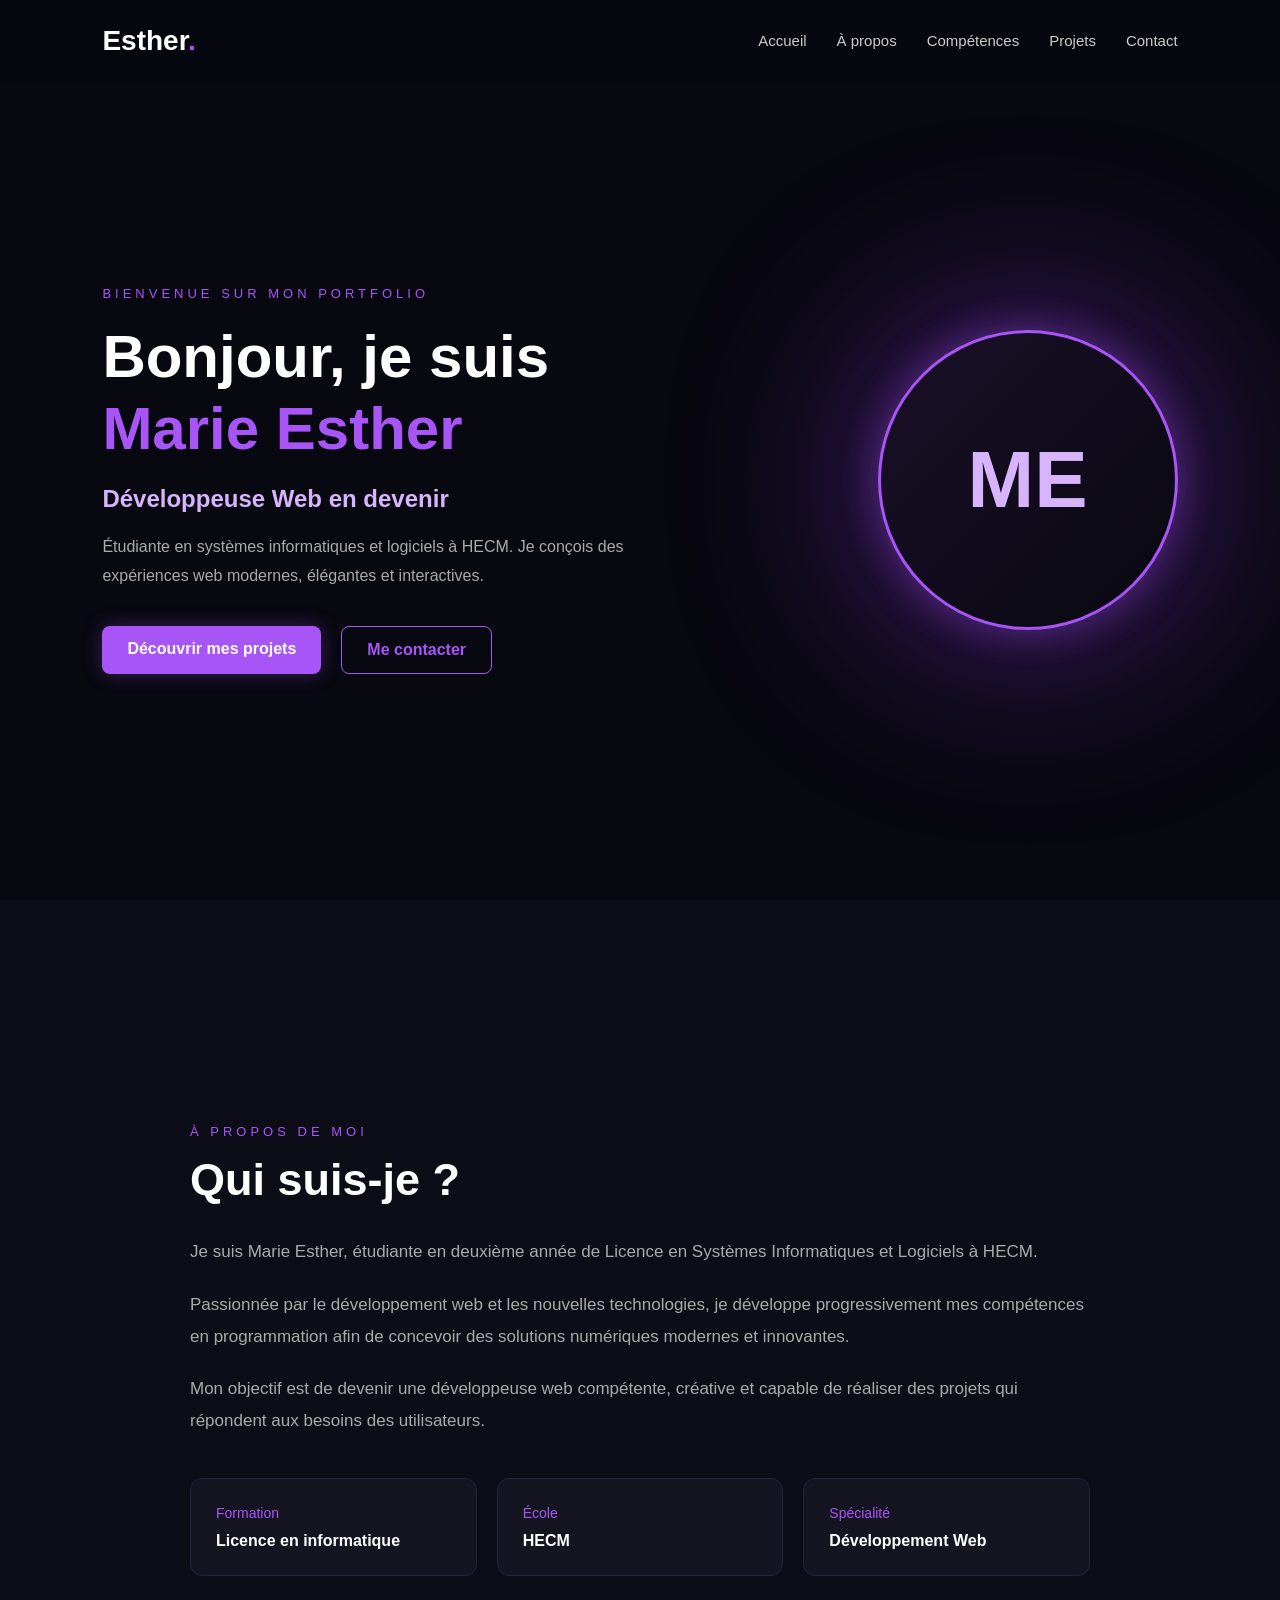
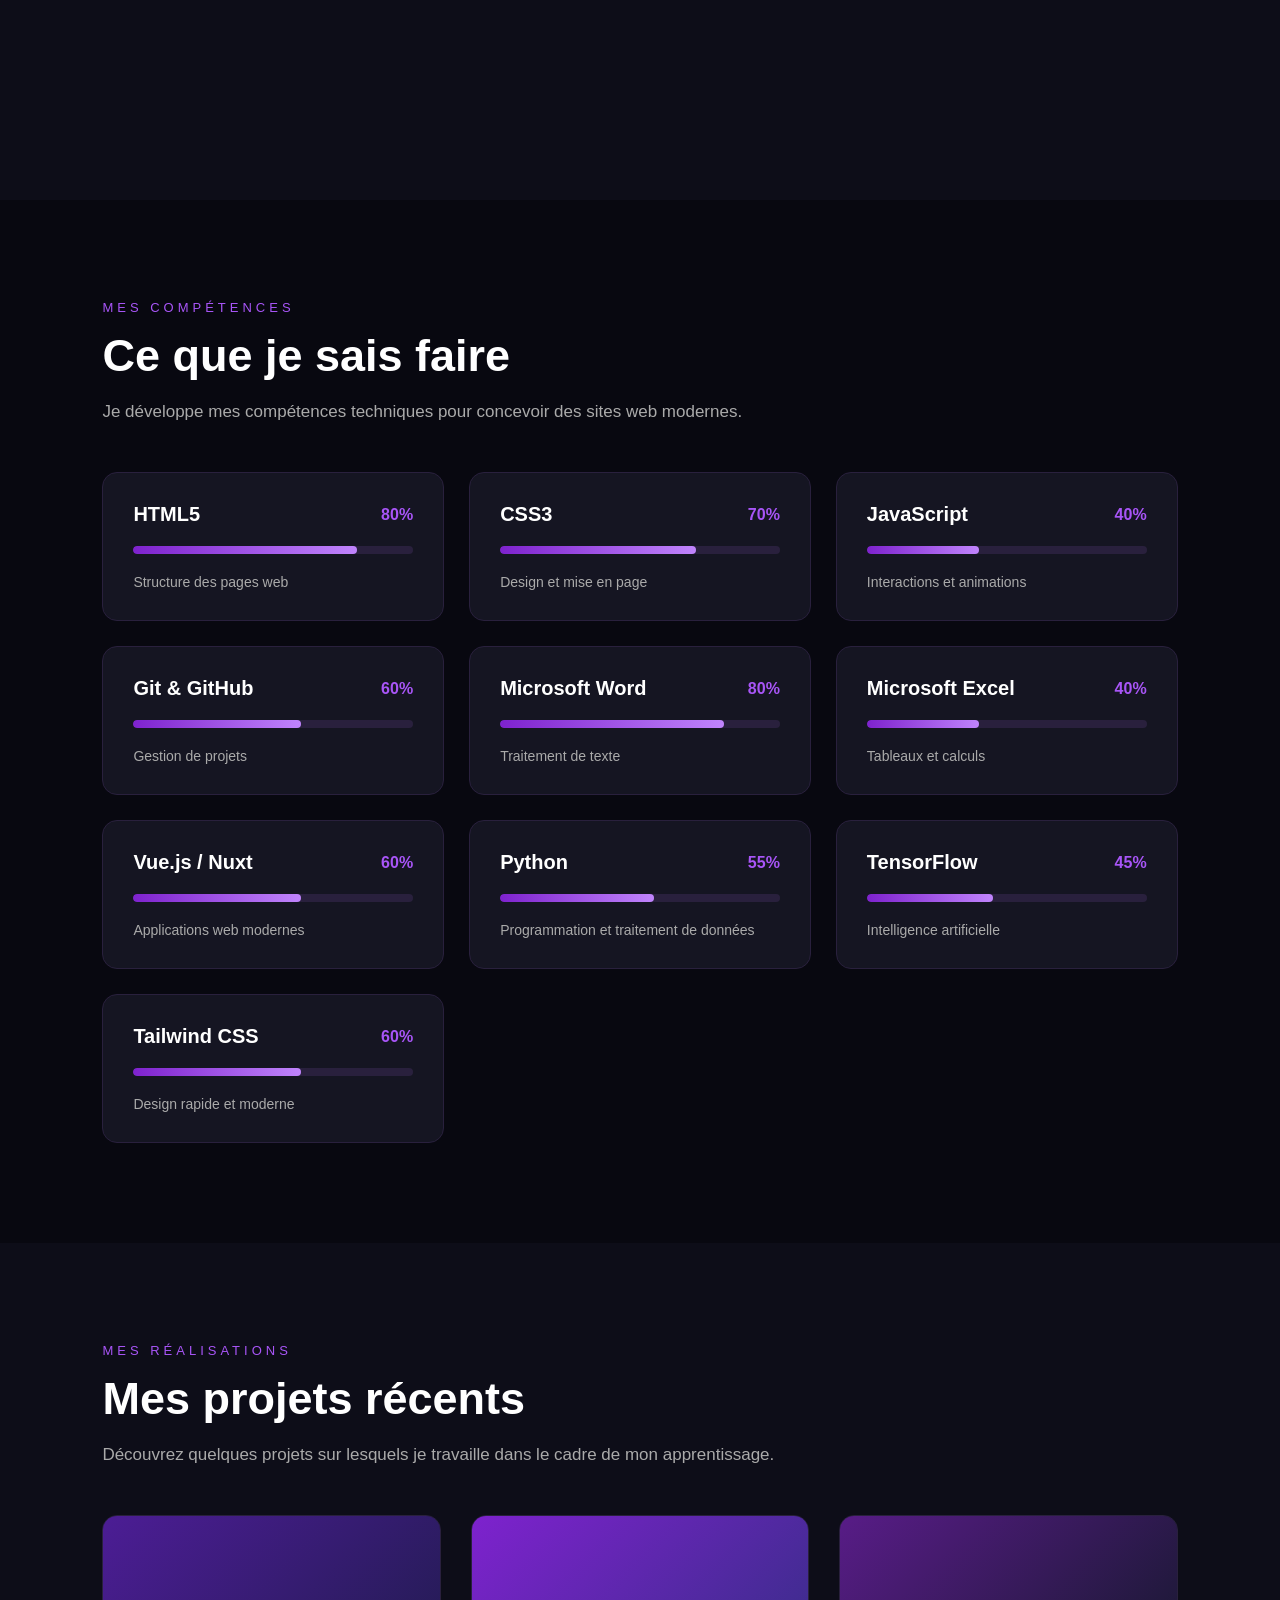
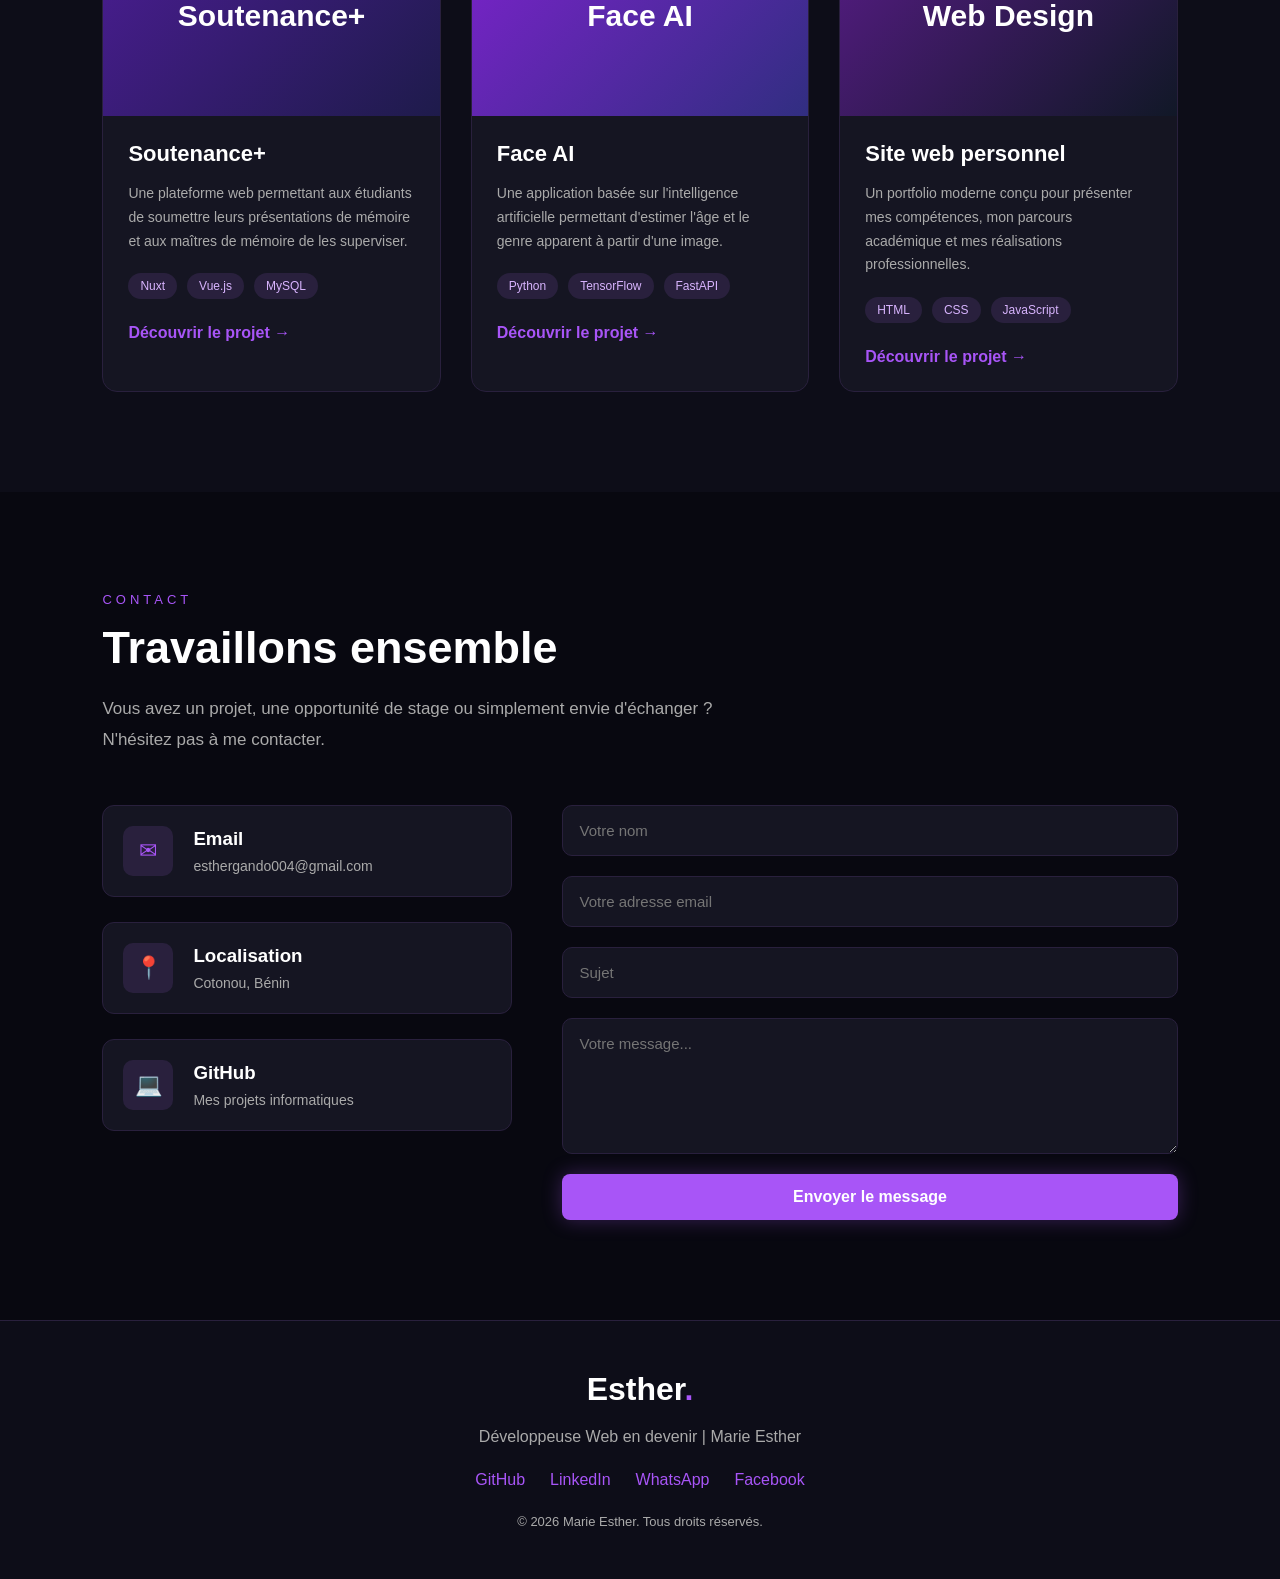
==== index.html @ 8694acbe "Premier commit du portfolio" ====
<!DOCTYPE html>
<html lang="fr">
<head>
    <meta charset="UTF-8">
    <meta name="viewport" content="width=device-width, initial-scale=1.0">
    <title>Marie Esther | Développeuse Web</title>
    <link rel="stylesheet" href="style.css">
</head>

<body>

    <header>
        <nav class="navbar">
            <a href="#" class="logo">Esther<span>.</span></a>

            <button class="menu-toggle" id="menuToggle" aria-label="Ouvrir le menu">
                ☰
            </button>

            <ul class="nav-links" id="navLinks">
                <li><a href="#accueil">Accueil</a></li>
                <li><a href="#apropos">À propos</a></li>
                <li><a href="#competences">Compétences</a></li>
                <li><a href="#projets">Projets</a></li>
                <li><a href="#contact">Contact</a></li>
            </ul>
        </nav>
    </header>

    <!-- SECTION ACCUEIL -->
    <section class="hero" id="accueil">

        <div class="hero-content">
            <p class="welcome">BIENVENUE SUR MON PORTFOLIO</p>

            <h1>
                Bonjour, je suis<br>
                <span>Marie Esther</span>
            </h1>

            <h2>Développeuse Web en devenir</h2>

            <p class="description">
                Étudiante en systèmes informatiques et logiciels à HECM.
                Je conçois des expériences web modernes, élégantes
                et interactives.
            </p>

            <div class="buttons">
                <a href="#projets" class="btn primary">Découvrir mes projets</a>
                <a href="#contact" class="btn secondary">Me contacter</a>
            </div>
        </div>

        <div class="hero-image">
            <div class="glow"></div>
            <div class="profile-placeholder">
                <span>ME</span>
            </div>
        </div>

    </section>

    <!-- SECTION À PROPOS -->
    <section class="about" id="apropos">

        <div class="about-content">

            <p class="section-title">À PROPOS DE MOI</p>

            <h2>Qui suis-je ?</h2>

            <p>
                Je suis Marie Esther, étudiante en deuxième année
                de Licence en Systèmes Informatiques et Logiciels
                à HECM.
            </p>

            <p>
                Passionnée par le développement web et les nouvelles
                technologies, je développe progressivement mes compétences
                en programmation afin de concevoir des solutions
                numériques modernes et innovantes.
            </p>

            <p>
                Mon objectif est de devenir une développeuse web
                compétente, créative et capable de réaliser des
                projets qui répondent aux besoins des utilisateurs.
            </p>

            <div class="about-info">
                <div>
                    <span>Formation</span>
                    <p>Licence en informatique</p>
                </div>

                <div>
                    <span>École</span>
                    <p>HECM</p>
                </div>

                <div>
                    <span>Spécialité</span>
                    <p>Développement Web</p>
                </div>
            </div>

        </div>

    </section>

    <!-- SECTION COMPÉTENCES -->
    <section class="skills" id="competences">

        <div class="skills-container">

            <p class="section-title">MES COMPÉTENCES</p>

            <h2>Ce que je sais faire</h2>

            <p class="skills-description">
                Je développe mes compétences techniques
                pour concevoir des sites web modernes.
            </p>

            <div class="skills-grid">

                <div class="skill-card">
                    <div class="skill-header">
                        <h3>HTML5</h3>
                        <span>80%</span>
                    </div>
                    <div class="progress-bar">
                        <div class="progress html"></div>
                    </div>
                    <p>Structure des pages web</p>
                </div>

                <div class="skill-card">
                    <div class="skill-header">
                        <h3>CSS3</h3>
                        <span>70%</span>
                    </div>
                    <div class="progress-bar">
                        <div class="progress css"></div>
                    </div>
                    <p>Design et mise en page</p>
                </div>

                <div class="skill-card">
                    <div class="skill-header">
                        <h3>JavaScript</h3>
                        <span>40%</span>
                    </div>
                    <div class="progress-bar">
                        <div class="progress js"></div>
                    </div>
                    <p>Interactions et animations</p>
                </div>

                <div class="skill-card">
                    <div class="skill-header">
                        <h3>Git & GitHub</h3>
                        <span>60%</span>
                    </div>
                    <div class="progress-bar">
                        <div class="progress github"></div>
                    </div>
                    <p>Gestion de projets</p>
                </div>

                <div class="skill-card">
                    <div class="skill-header">
                        <h3>Microsoft Word</h3>
                        <span>80%</span>
                    </div>
                    <div class="progress-bar">
                        <div class="progress word"></div>
                    </div>
                    <p>Traitement de texte</p>
                </div>

                <div class="skill-card">
                    <div class="skill-header">
                        <h3>Microsoft Excel</h3>
                        <span>40%</span>
                    </div>
                    <div class="progress-bar">
                        <div class="progress excel"></div>
                    </div>
                    <p>Tableaux et calculs</p>
                </div>

                <div class="skill-card">
                    <div class="skill-header">
                        <h3>Vue.js / Nuxt</h3>
                        <span>60%</span>
                    </div>
                    <div class="progress-bar">
                        <div class="progress vue"></div>
                    </div>
                    <p>Applications web modernes</p>
                </div>

                <div class="skill-card">
                    <div class="skill-header">
                        <h3>Python</h3>
                        <span>55%</span>
                    </div>
                    <div class="progress-bar">
                        <div class="progress python"></div>
                    </div>
                    <p>Programmation et traitement de données</p>
                </div>

                <div class="skill-card">
                    <div class="skill-header">
                        <h3>TensorFlow</h3>
                        <span>45%</span>
                    </div>
                    <div class="progress-bar">
                        <div class="progress tensorflow"></div>
                    </div>
                    <p>Intelligence artificielle</p>
                </div>

                <div class="skill-card">
                    <div class="skill-header">
                        <h3>Tailwind CSS</h3>
                        <span>60%</span>
                    </div>
                    <div class="progress-bar">
                        <div class="progress tailwind"></div>
                    </div>
                    <p>Design rapide et moderne</p>
                </div>

            </div>

        </div>

    </section>

    <!-- SECTION PROJETS -->
    <section class="projects" id="projets">

        <div class="projects-container">

            <p class="section-title">MES RÉALISATIONS</p>

            <h2>Mes projets récents</h2>

            <p class="projects-description">
                Découvrez quelques projets sur lesquels
                je travaille dans le cadre de mon apprentissage.
            </p>

            <div class="projects-grid">

                <!-- PROJET 1 -->
                <div class="project-card">

                    <div class="project-image project-one">
                        <span>Soutenance+</span>
                    </div>

                    <div class="project-content">

                        <h3>Soutenance+</h3>

                        <p>
                            Une plateforme web permettant aux étudiants
                            de soumettre leurs présentations de mémoire
                            et aux maîtres de mémoire de les superviser.
                        </p>

                        <div class="project-tags">
                            <span>Nuxt</span>
                            <span>Vue.js</span>
                            <span>MySQL</span>
                        </div>

                        <a href="#" class="project-link">
                            Découvrir le projet →
                        </a>

                    </div>

                </div>

                <!-- PROJET 2 -->
                <div class="project-card">

                    <div class="project-image project-two">
                        <span>Face AI</span>
                    </div>

                    <div class="project-content">

                        <h3>Face AI</h3>

                        <p>
                            Une application basée sur l'intelligence
                            artificielle permettant d'estimer l'âge
                            et le genre apparent à partir d'une image.
                        </p>

                        <div class="project-tags">
                            <span>Python</span>
                            <span>TensorFlow</span>
                            <span>FastAPI</span>
                        </div>

                        <a href="#" class="project-link">
                            Découvrir le projet →
                        </a>

                    </div>

                </div>

                <!-- PROJET 3 -->
                <div class="project-card">

                    <div class="project-image project-three">
                        <span>Web Design</span>
                    </div>

                    <div class="project-content">

                        <h3>Site web personnel</h3>

                        <p>
                            Un portfolio moderne conçu pour présenter
                            mes compétences, mon parcours académique
                            et mes réalisations professionnelles.
                        </p>

                        <div class="project-tags">
                            <span>HTML</span>
                            <span>CSS</span>
                            <span>JavaScript</span>
                        </div>

                        <a href="#" class="project-link">
                            Découvrir le projet →
                        </a>

                    </div>

                </div>

            </div>

        </div>

    </section>

    <!-- SECTION CONTACT -->
    <section class="contact" id="contact">

        <div class="contact-container">

            <p class="section-title">CONTACT</p>

            <h2>Travaillons ensemble</h2>

            <p class="contact-description">
                Vous avez un projet, une opportunité de stage
                ou simplement envie d'échanger ?
                N'hésitez pas à me contacter.
            </p>

            <div class="contact-content">

                <div class="contact-info">

                    <div class="contact-item">
                        <div class="contact-icon">✉</div>
                        <div>
                            <h3>Email</h3>
                            <p>esthergando004@gmail.com</p>
                        </div>
                    </div>

                    <div class="contact-item">
                        <div class="contact-icon">📍</div>
                        <div>
                            <h3>Localisation</h3>
                            <p>Cotonou, Bénin</p>
                        </div>
                    </div>

                    <div class="contact-item">
                        <div class="contact-icon">💻</div>
                        <div>
                            <h3>GitHub</h3>
                            <p>Mes projets informatiques</p>
                        </div>
                    </div>

                </div>

                <form class="contact-form"
                      action="https://formsubmit.co/esthergando004@gmail.com"
                      method="POST">

                    <input type="hidden" name="_subject"
                           value="Nouveau message depuis mon portfolio">

                    <input type="text"
                           name="name"
                           placeholder="Votre nom"
                           required>

                    <input type="email"
                           name="email"
                           placeholder="Votre adresse email"
                           required>

                    <input type="text"
                           name="subject"
                           placeholder="Sujet"
                           required>

                    <textarea name="message"
                              placeholder="Votre message..."
                              rows="6"
                              required></textarea>

                    <button type="submit" class="btn primary">
                        Envoyer le message
                    </button>

                </form>

            </div>

        </div>

    </section>

    <!-- FOOTER -->
    <footer class="footer">

        <div class="footer-content">

            <a href="#accueil" class="logo">Esther<span>.</span></a>

            <p>
                Développeuse Web en devenir | Marie Esther
            </p>

            <div class="social-links">

                <a href="https://github.com/Tresor82" target="_blank" rel="noopener">GitHub</a>

                <a href="https://www.linkedin.com/in/marie-esther-gando-2b0a843a9" target="_blank" rel="noopener">LinkedIn</a>

                <a href="https://wa.me/2290168267479" target="_blank" rel="noopener">WhatsApp</a>

                <a href="https://www.facebook.com/profile.php?id=61590139468585" target="_blank" rel="noopener">Facebook</a>

            </div>

            <p class="copyright">
                © 2026 Marie Esther. Tous droits réservés.
            </p>

        </div>

    </footer>

    <!-- BOUTON RETOUR EN HAUT -->
    <button id="backToTop" title="Retour en haut">↑</button>

    <script src="script.js"></script>
</body>
</html>
---- style.css ----
/* RÉINITIALISATION */
* {
    margin: 0;
    padding: 0;
    box-sizing: border-box;
    scroll-behavior: smooth;
}

body {
    font-family: 'Segoe UI', sans-serif;
    background: #080810;
    color: white;
}

/* NAVIGATION */
header {
    width: 100%;
    padding: 25px 8%;
    position: fixed;
    top: 0;
    z-index: 1000;
    background: rgba(8, 8, 16, 0.85);
    backdrop-filter: blur(15px);
}

.navbar {
    display: flex;
    justify-content: space-between;
    align-items: center;
}

.logo {
    font-size: 28px;
    font-weight: bold;
    color: white;
    text-decoration: none;
}

.logo span {
    color: #a855f7;
}

.nav-links {
    display: flex;
    gap: 30px;
    list-style: none;
}

.nav-links a {
    text-decoration: none;
    color: #ccc;
    font-size: 15px;
    transition: 0.3s;
}

.nav-links a:hover {
    color: #a855f7;
}

/* SECTION ACCUEIL */
.hero {
    min-height: 100vh;
    display: flex;
    align-items: center;
    justify-content: space-between;
    padding: 120px 8% 60px;
    gap: 50px;
}

.hero-content {
    max-width: 600px;
}

.welcome {
    color: #a855f7;
    letter-spacing: 4px;
    font-size: 13px;
    margin-bottom: 20px;
}

.hero h1 {
    font-size: 60px;
    line-height: 1.2;
    margin-bottom: 20px;
}

.hero h1 span {
    color: #a855f7;
}

.hero h2 {
    font-size: 24px;
    color: #d8b4fe;
    margin-bottom: 20px;
}

.description {
    color: #aaa;
    line-height: 1.8;
    font-size: 16px;
    margin-bottom: 35px;
}

/* BOUTONS */
.buttons {
    display: flex;
    gap: 20px;
    flex-wrap: wrap;
}

.btn {
    padding: 14px 25px;
    border-radius: 8px;
    text-decoration: none;
    font-weight: bold;
    transition: 0.3s;
}

.primary {
    background: #a855f7;
    color: white;
    box-shadow: 0 0 20px rgba(168, 85, 247, 0.3);
}

.primary:hover {
    background: #9333ea;
    transform: translateY(-4px);
}

.secondary {
    border: 1px solid #a855f7;
    color: #a855f7;
}

.secondary:hover {
    background: #a855f7;
    color: white;
    transform: translateY(-4px);
}

/* PHOTO / VISUEL */
.hero-image {
    position: relative;
    display: flex;
    justify-content: center;
    align-items: center;
}

.glow {
    position: absolute;
    width: 320px;
    height: 320px;
    background: #9333ea;
    border-radius: 50%;
    filter: blur(100px);
    opacity: 0.5;
}

.profile-placeholder {
    position: relative;
    width: 300px;
    height: 300px;
    border-radius: 50%;
    border: 3px solid #a855f7;
    background: linear-gradient(135deg, #1a1028, #080810);
    display: flex;
    justify-content: center;
    align-items: center;
    box-shadow: 0 0 40px rgba(168, 85, 247, 0.4);
}

.profile-placeholder span {
    font-size: 80px;
    font-weight: bold;
    color: #d8b4fe;
}

/* RESPONSIVE */
@media screen and (max-width: 900px) {
    .hero {
        flex-direction: column;
        text-align: center;
    }

    .hero h1 {
        font-size: 45px;
    }

    .buttons {
        justify-content: center;
    }

    .nav-links {
        gap: 12px;
        font-size: 12px;
    }

    .profile-placeholder {
        width: 220px;
        height: 220px;
    }
}
/* SECTION À PROPOS */

.about {
    min-height: 100vh;
    padding: 100px 8%;
    display: flex;
    align-items: center;
    justify-content: center;
    background: #0d0d18;
}

.about-content {
    max-width: 900px;
}

.section-title {
    color: #a855f7;
    letter-spacing: 4px;
    font-size: 13px;
    margin-bottom: 15px;
}

.about h2 {
    font-size: 45px;
    margin-bottom: 30px;
}

.about-content > p:not(.section-title) {
    color: #aaa;
    font-size: 17px;
    line-height: 1.9;
    margin-bottom: 20px;
}

.about-info {
    display: grid;
    grid-template-columns: repeat(3, 1fr);
    gap: 20px;
    margin-top: 40px;
}

.about-info div {
    padding: 25px;
    background: #151522;
    border: 1px solid #29203d;
    border-radius: 12px;
    transition: 0.3s;
}

.about-info div:hover {
    border-color: #a855f7;
    transform: translateY(-5px);
}

.about-info span {
    color: #a855f7;
    font-size: 14px;
}

.about-info p {
    margin-top: 10px;
    color: white;
    font-weight: bold;
}

@media (max-width: 700px) {
    .about-info {
        grid-template-columns: 1fr;
    }

    .about h2 {
        font-size: 35px;
    }
}

.skills {
    padding: 100px 8%;
    background: #080810;
}

.skills-container {
    max-width: 1200px;
    margin: auto;
}

.skills h2 {
    font-size: 45px;
    margin-bottom: 20px;
}

.skills-description {
    color: #aaa;
    font-size: 17px;
    margin-bottom: 50px;
}

.skills-grid {
    display: grid;
    grid-template-columns: repeat(3, 1fr);
    gap: 25px;
}

.skill-card {
    padding: 30px;
    background: #151522;
    border: 1px solid #29203d;
    border-radius: 15px;
    transition: 0.4s;
}

.skill-card:hover {
    transform: translateY(-8px);
    border-color: #a855f7;
    box-shadow: 0 0 25px rgba(168, 85, 247, 0.15);
}

.skill-header {
    display: flex;
    justify-content: space-between;
    align-items: center;
    margin-bottom: 20px;
}

.skill-header h3 {
    font-size: 20px;
}

.skill-header span {
    color: #a855f7;
    font-weight: bold;
}

.progress-bar {
    height: 8px;
    background: #29203d;
    border-radius: 10px;
    overflow: hidden;
    margin-bottom: 20px;
}

.progress {
    height: 100%;
    background: linear-gradient(90deg, #7e22ce, #c084fc);
    border-radius: 10px;
}

.progress.html {
    width: 80%;
}

.progress.css {
    width: 70%;
}

.progress.js {
    width: 40%;
}

.progress.github {
    width: 60%;
}

.progress.word {
    width: 80%;
}

.progress.excel {
    width: 40%;
}

.skill-card p {
    color: #aaa;
    font-size: 14px;
}

@media (max-width: 900px) {
    .skills-grid {
        grid-template-columns: repeat(2, 1fr);
    }
}

@media (max-width: 600px) {
    .skills-grid {
        grid-template-columns: 1fr;
    }

    .skills h2 {
        font-size: 35px;
    }
}

/* SECTION PROJETS */

.projects {
    padding: 100px 8%;
    background: #0d0d18;
}

.projects-container {
    max-width: 1200px;
    margin: auto;
}

.projects h2 {
    font-size: 45px;
    margin-bottom: 20px;
}

.projects-description {
    color: #aaa;
    font-size: 17px;
    margin-bottom: 50px;
}

.projects-grid {
    display: grid;
    grid-template-columns: repeat(3, 1fr);
    gap: 30px;
}

.project-card {
    background: #151522;
    border: 1px solid #29203d;
    border-radius: 15px;
    overflow: hidden;
    transition: 0.4s;
}

.project-card:hover {
    transform: translateY(-10px);
    border-color: #a855f7;
    box-shadow: 0 0 30px rgba(168, 85, 247, 0.2);
}

.project-image {
    height: 200px;
    display: flex;
    align-items: center;
    justify-content: center;
    font-size: 30px;
    font-weight: bold;
    color: white;
}

.project-one {
    background: linear-gradient(135deg, #4c1d95, #1e1b4b);
}

.project-two {
    background: linear-gradient(135deg, #7e22ce, #312e81);
}

.project-three {
    background: linear-gradient(135deg, #581c87, #111827);
}

.project-content {
    padding: 25px;
}

.project-content h3 {
    font-size: 22px;
    margin-bottom: 15px;
}

.project-content p {
    color: #aaa;
    line-height: 1.7;
    font-size: 14px;
    margin-bottom: 20px;
}

.project-tags {
    display: flex;
    flex-wrap: wrap;
    gap: 10px;
    margin-bottom: 25px;
}

.project-tags span {
    background: #29203d;
    color: #d8b4fe;
    padding: 6px 12px;
    border-radius: 20px;
    font-size: 12px;
}

.project-link {
    color: #a855f7;
    text-decoration: none;
    font-weight: bold;
    transition: 0.3s;
}

.project-link:hover {
    color: #d8b4fe;
}

@media (max-width: 900px) {
    .projects-grid {
        grid-template-columns: repeat(2, 1fr);
    }
}

@media (max-width: 600px) {
    .projects-grid {
        grid-template-columns: 1fr;
    }

    .projects h2 {
        font-size: 35px;
    }
}

/* SECTION CONTACT */

.contact {
    padding: 100px 8%;
    background: #080810;
}

.contact-container {
    max-width: 1200px;
    margin: auto;
}

.contact h2 {
    font-size: 45px;
    margin-bottom: 20px;
}

.contact-description {
    color: #aaa;
    font-size: 17px;
    line-height: 1.8;
    margin-bottom: 50px;
    max-width: 650px;
}

.contact-content {
    display: grid;
    grid-template-columns: 1fr 1.5fr;
    gap: 50px;
}

.contact-info {
    display: flex;
    flex-direction: column;
    gap: 25px;
}

.contact-item {
    display: flex;
    align-items: center;
    gap: 20px;
    padding: 20px;
    background: #151522;
    border: 1px solid #29203d;
    border-radius: 12px;
}

.contact-icon {
    width: 50px;
    height: 50px;
    background: #29203d;
    color: #a855f7;
    display: flex;
    align-items: center;
    justify-content: center;
    border-radius: 10px;
    font-size: 22px;
}

.contact-item h3 {
    margin-bottom: 8px;
}

.contact-item p {
    color: #aaa;
    font-size: 14px;
}

.contact-form {
    display: flex;
    flex-direction: column;
    gap: 20px;
}

.contact-form input,
.contact-form textarea {
    width: 100%;
    padding: 16px;
    background: #151522;
    border: 1px solid #29203d;
    border-radius: 10px;
    color: white;
    outline: none;
    font-family: inherit;
    font-size: 15px;
}

.contact-form input:focus,
.contact-form textarea:focus {
    border-color: #a855f7;
    box-shadow: 0 0 15px rgba(168, 85, 247, 0.1);
}

.contact-form textarea {
    resize: vertical;
}

.contact-form button {
    border: none;
    cursor: pointer;
    font-size: 16px;
}

@media (max-width: 800px) {
    .contact-content {
        grid-template-columns: 1fr;
    }

    .contact h2 {
        font-size: 35px;
    }
}
/* FOOTER */

.footer {
    padding: 50px 8%;
    background: #0d0d18;
    border-top: 1px solid #29203d;
    text-align: center;
}

.footer-content {
    max-width: 1200px;
    margin: auto;
}

.footer .logo {
    font-size: 32px;
}

.footer-content > p {
    color: #aaa;
    margin-top: 20px;
}

.social-links {
    display: flex;
    justify-content: center;
    gap: 25px;
    margin: 25px 0;
}

.social-links a {
    color: #a855f7;
    text-decoration: none;
    transition: 0.3s;
}

.social-links a:hover {
    color: #d8b4fe;
    transform: translateY(-3px);
}

.copyright {
    font-size: 13px;
}

/* BOUTON RETOUR EN HAUT */

#backToTop {
    position: fixed;
    bottom: 30px;
    right: 30px;
    width: 50px;
    height: 50px;
    border: none;
    border-radius: 50%;
    background: #a855f7;
    color: white;
    font-size: 25px;
    cursor: pointer;
    box-shadow: 0 0 20px rgba(168, 85, 247, 0.4);
    display: none;
    z-index: 1000;
    transition: 0.3s;
}

#backToTop:hover {
    background: #9333ea;
    transform: translateY(-5px);
}

/* MENU RESPONSIVE */

.menu-toggle {
    display: none;
    background: transparent;
    border: none;
    color: #a855f7;
    font-size: 30px;
    cursor: pointer;
}

@media (max-width: 768px) {

    .menu-toggle {
        display: block;
    }

    .navbar {
        position: relative;
    }

    .nav-links {
        position: absolute;
        top: 70px;
        right: 0;
        width: 220px;
        background: #151522;
        border: 1px solid #29203d;
        border-radius: 12px;
        padding: 20px;
        display: none;
        flex-direction: column;
        gap: 20px;
    }

    .nav-links.active {
        display: flex;
    }

}

/* DÉCALAGE POUR LE MENU FIXE */

html {
    scroll-behavior: smooth;
}

section {
    scroll-margin-top: 80px;
}

/* NOUVELLES COMPÉTENCES */

.progress.vue {
    width: 60%;
}

.progress.python {
    width: 55%;
}

.progress.tensorflow {
    width: 45%;
}

.progress.tailwind {
    width: 60%;
}
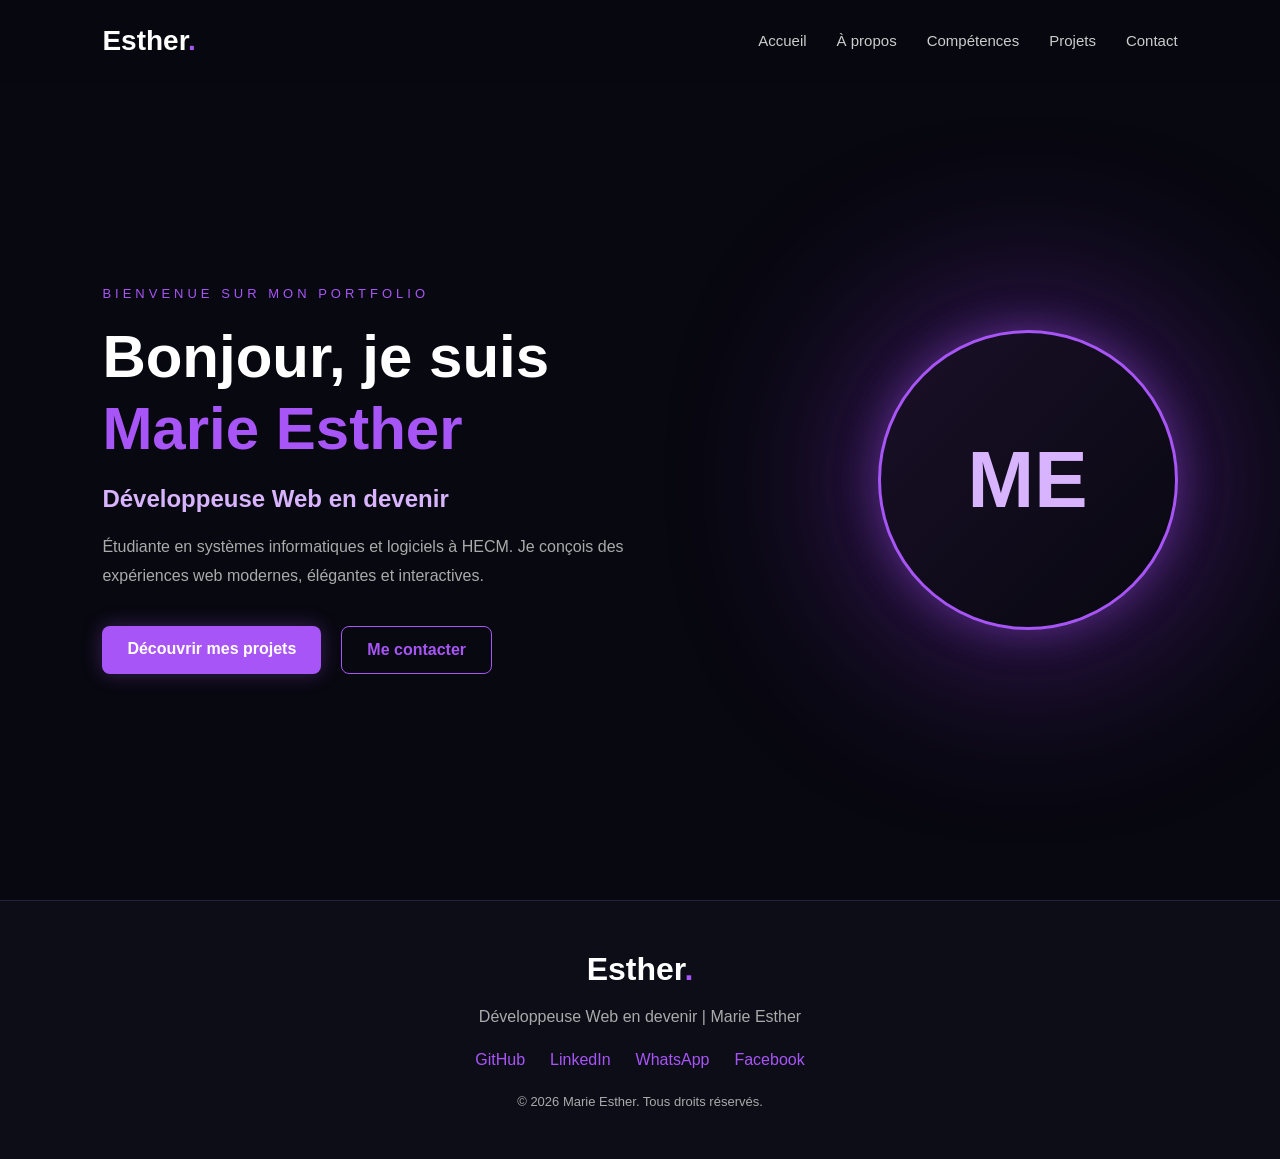
==== commit d5be78d2: "Passage en site multi-pages" ====
--- a/index.html
+++ b/index.html
@@ -11,18 +11,18 @@
 
     <header>
         <nav class="navbar">
-            <a href="#" class="logo">Esther<span>.</span></a>
+            <a href="index.html" class="logo">Esther<span>.</span></a>
 
             <button class="menu-toggle" id="menuToggle" aria-label="Ouvrir le menu">
                 ☰
             </button>
 
             <ul class="nav-links" id="navLinks">
-                <li><a href="#accueil">Accueil</a></li>
-                <li><a href="#apropos">À propos</a></li>
-                <li><a href="#competences">Compétences</a></li>
-                <li><a href="#projets">Projets</a></li>
-                <li><a href="#contact">Contact</a></li>
+                <li><a href="index.html">Accueil</a></li>
+                <li><a href="apropos.html">À propos</a></li>
+                <li><a href="competences.html">Compétences</a></li>
+                <li><a href="projets.html">Projets</a></li>
+                <li><a href="contact.html">Contact</a></li>
             </ul>
         </nav>
     </header>
@@ -47,8 +47,8 @@
             </p>
 
             <div class="buttons">
-                <a href="#projets" class="btn primary">Découvrir mes projets</a>
-                <a href="#contact" class="btn secondary">Me contacter</a>
+                <a href="projets.html" class="btn primary">Découvrir mes projets</a>
+                <a href="contact.html" class="btn secondary">Me contacter</a>
             </div>
         </div>
 
@@ -61,392 +61,12 @@
 
     </section>
 
-    <!-- SECTION À PROPOS -->
-    <section class="about" id="apropos">
-
-        <div class="about-content">
-
-            <p class="section-title">À PROPOS DE MOI</p>
-
-            <h2>Qui suis-je ?</h2>
-
-            <p>
-                Je suis Marie Esther, étudiante en deuxième année
-                de Licence en Systèmes Informatiques et Logiciels
-                à HECM.
-            </p>
-
-            <p>
-                Passionnée par le développement web et les nouvelles
-                technologies, je développe progressivement mes compétences
-                en programmation afin de concevoir des solutions
-                numériques modernes et innovantes.
-            </p>
-
-            <p>
-                Mon objectif est de devenir une développeuse web
-                compétente, créative et capable de réaliser des
-                projets qui répondent aux besoins des utilisateurs.
-            </p>
-
-            <div class="about-info">
-                <div>
-                    <span>Formation</span>
-                    <p>Licence en informatique</p>
-                </div>
-
-                <div>
-                    <span>École</span>
-                    <p>HECM</p>
-                </div>
-
-                <div>
-                    <span>Spécialité</span>
-                    <p>Développement Web</p>
-                </div>
-            </div>
-
-        </div>
-
-    </section>
-
-    <!-- SECTION COMPÉTENCES -->
-    <section class="skills" id="competences">
-
-        <div class="skills-container">
-
-            <p class="section-title">MES COMPÉTENCES</p>
-
-            <h2>Ce que je sais faire</h2>
-
-            <p class="skills-description">
-                Je développe mes compétences techniques
-                pour concevoir des sites web modernes.
-            </p>
-
-            <div class="skills-grid">
-
-                <div class="skill-card">
-                    <div class="skill-header">
-                        <h3>HTML5</h3>
-                        <span>80%</span>
-                    </div>
-                    <div class="progress-bar">
-                        <div class="progress html"></div>
-                    </div>
-                    <p>Structure des pages web</p>
-                </div>
-
-                <div class="skill-card">
-                    <div class="skill-header">
-                        <h3>CSS3</h3>
-                        <span>70%</span>
-                    </div>
-                    <div class="progress-bar">
-                        <div class="progress css"></div>
-                    </div>
-                    <p>Design et mise en page</p>
-                </div>
-
-                <div class="skill-card">
-                    <div class="skill-header">
-                        <h3>JavaScript</h3>
-                        <span>40%</span>
-                    </div>
-                    <div class="progress-bar">
-                        <div class="progress js"></div>
-                    </div>
-                    <p>Interactions et animations</p>
-                </div>
-
-                <div class="skill-card">
-                    <div class="skill-header">
-                        <h3>Git & GitHub</h3>
-                        <span>60%</span>
-                    </div>
-                    <div class="progress-bar">
-                        <div class="progress github"></div>
-                    </div>
-                    <p>Gestion de projets</p>
-                </div>
-
-                <div class="skill-card">
-                    <div class="skill-header">
-                        <h3>Microsoft Word</h3>
-                        <span>80%</span>
-                    </div>
-                    <div class="progress-bar">
-                        <div class="progress word"></div>
-                    </div>
-                    <p>Traitement de texte</p>
-                </div>
-
-                <div class="skill-card">
-                    <div class="skill-header">
-                        <h3>Microsoft Excel</h3>
-                        <span>40%</span>
-                    </div>
-                    <div class="progress-bar">
-                        <div class="progress excel"></div>
-                    </div>
-                    <p>Tableaux et calculs</p>
-                </div>
-
-                <div class="skill-card">
-                    <div class="skill-header">
-                        <h3>Vue.js / Nuxt</h3>
-                        <span>60%</span>
-                    </div>
-                    <div class="progress-bar">
-                        <div class="progress vue"></div>
-                    </div>
-                    <p>Applications web modernes</p>
-                </div>
-
-                <div class="skill-card">
-                    <div class="skill-header">
-                        <h3>Python</h3>
-                        <span>55%</span>
-                    </div>
-                    <div class="progress-bar">
-                        <div class="progress python"></div>
-                    </div>
-                    <p>Programmation et traitement de données</p>
-                </div>
-
-                <div class="skill-card">
-                    <div class="skill-header">
-                        <h3>TensorFlow</h3>
-                        <span>45%</span>
-                    </div>
-                    <div class="progress-bar">
-                        <div class="progress tensorflow"></div>
-                    </div>
-                    <p>Intelligence artificielle</p>
-                </div>
-
-                <div class="skill-card">
-                    <div class="skill-header">
-                        <h3>Tailwind CSS</h3>
-                        <span>60%</span>
-                    </div>
-                    <div class="progress-bar">
-                        <div class="progress tailwind"></div>
-                    </div>
-                    <p>Design rapide et moderne</p>
-                </div>
-
-            </div>
-
-        </div>
-
-    </section>
-
-    <!-- SECTION PROJETS -->
-    <section class="projects" id="projets">
-
-        <div class="projects-container">
-
-            <p class="section-title">MES RÉALISATIONS</p>
-
-            <h2>Mes projets récents</h2>
-
-            <p class="projects-description">
-                Découvrez quelques projets sur lesquels
-                je travaille dans le cadre de mon apprentissage.
-            </p>
-
-            <div class="projects-grid">
-
-                <!-- PROJET 1 -->
-                <div class="project-card">
-
-                    <div class="project-image project-one">
-                        <span>Soutenance+</span>
-                    </div>
-
-                    <div class="project-content">
-
-                        <h3>Soutenance+</h3>
-
-                        <p>
-                            Une plateforme web permettant aux étudiants
-                            de soumettre leurs présentations de mémoire
-                            et aux maîtres de mémoire de les superviser.
-                        </p>
-
-                        <div class="project-tags">
-                            <span>Nuxt</span>
-                            <span>Vue.js</span>
-                            <span>MySQL</span>
-                        </div>
-
-                        <a href="#" class="project-link">
-                            Découvrir le projet →
-                        </a>
-
-                    </div>
-
-                </div>
-
-                <!-- PROJET 2 -->
-                <div class="project-card">
-
-                    <div class="project-image project-two">
-                        <span>Face AI</span>
-                    </div>
-
-                    <div class="project-content">
-
-                        <h3>Face AI</h3>
-
-                        <p>
-                            Une application basée sur l'intelligence
-                            artificielle permettant d'estimer l'âge
-                            et le genre apparent à partir d'une image.
-                        </p>
-
-                        <div class="project-tags">
-                            <span>Python</span>
-                            <span>TensorFlow</span>
-                            <span>FastAPI</span>
-                        </div>
-
-                        <a href="#" class="project-link">
-                            Découvrir le projet →
-                        </a>
-
-                    </div>
-
-                </div>
-
-                <!-- PROJET 3 -->
-                <div class="project-card">
-
-                    <div class="project-image project-three">
-                        <span>Web Design</span>
-                    </div>
-
-                    <div class="project-content">
-
-                        <h3>Site web personnel</h3>
-
-                        <p>
-                            Un portfolio moderne conçu pour présenter
-                            mes compétences, mon parcours académique
-                            et mes réalisations professionnelles.
-                        </p>
-
-                        <div class="project-tags">
-                            <span>HTML</span>
-                            <span>CSS</span>
-                            <span>JavaScript</span>
-                        </div>
-
-                        <a href="#" class="project-link">
-                            Découvrir le projet →
-                        </a>
-
-                    </div>
-
-                </div>
-
-            </div>
-
-        </div>
-
-    </section>
-
-    <!-- SECTION CONTACT -->
-    <section class="contact" id="contact">
-
-        <div class="contact-container">
-
-            <p class="section-title">CONTACT</p>
-
-            <h2>Travaillons ensemble</h2>
-
-            <p class="contact-description">
-                Vous avez un projet, une opportunité de stage
-                ou simplement envie d'échanger ?
-                N'hésitez pas à me contacter.
-            </p>
-
-            <div class="contact-content">
-
-                <div class="contact-info">
-
-                    <div class="contact-item">
-                        <div class="contact-icon">✉</div>
-                        <div>
-                            <h3>Email</h3>
-                            <p>esthergando004@gmail.com</p>
-                        </div>
-                    </div>
-
-                    <div class="contact-item">
-                        <div class="contact-icon">📍</div>
-                        <div>
-                            <h3>Localisation</h3>
-                            <p>Cotonou, Bénin</p>
-                        </div>
-                    </div>
-
-                    <div class="contact-item">
-                        <div class="contact-icon">💻</div>
-                        <div>
-                            <h3>GitHub</h3>
-                            <p>Mes projets informatiques</p>
-                        </div>
-                    </div>
-
-                </div>
-
-                <form class="contact-form"
-                      action="https://formsubmit.co/esthergando004@gmail.com"
-                      method="POST">
-
-                    <input type="hidden" name="_subject"
-                           value="Nouveau message depuis mon portfolio">
-
-                    <input type="text"
-                           name="name"
-                           placeholder="Votre nom"
-                           required>
-
-                    <input type="email"
-                           name="email"
-                           placeholder="Votre adresse email"
-                           required>
-
-                    <input type="text"
-                           name="subject"
-                           placeholder="Sujet"
-                           required>
-
-                    <textarea name="message"
-                              placeholder="Votre message..."
-                              rows="6"
-                              required></textarea>
-
-                    <button type="submit" class="btn primary">
-                        Envoyer le message
-                    </button>
-
-                </form>
-
-            </div>
-
-        </div>
-
-    </section>
-
     <!-- FOOTER -->
     <footer class="footer">
 
         <div class="footer-content">
 
-            <a href="#accueil" class="logo">Esther<span>.</span></a>
+            <a href="index.html" class="logo">Esther<span>.</span></a>
 
             <p>
                 Développeuse Web en devenir | Marie Esther
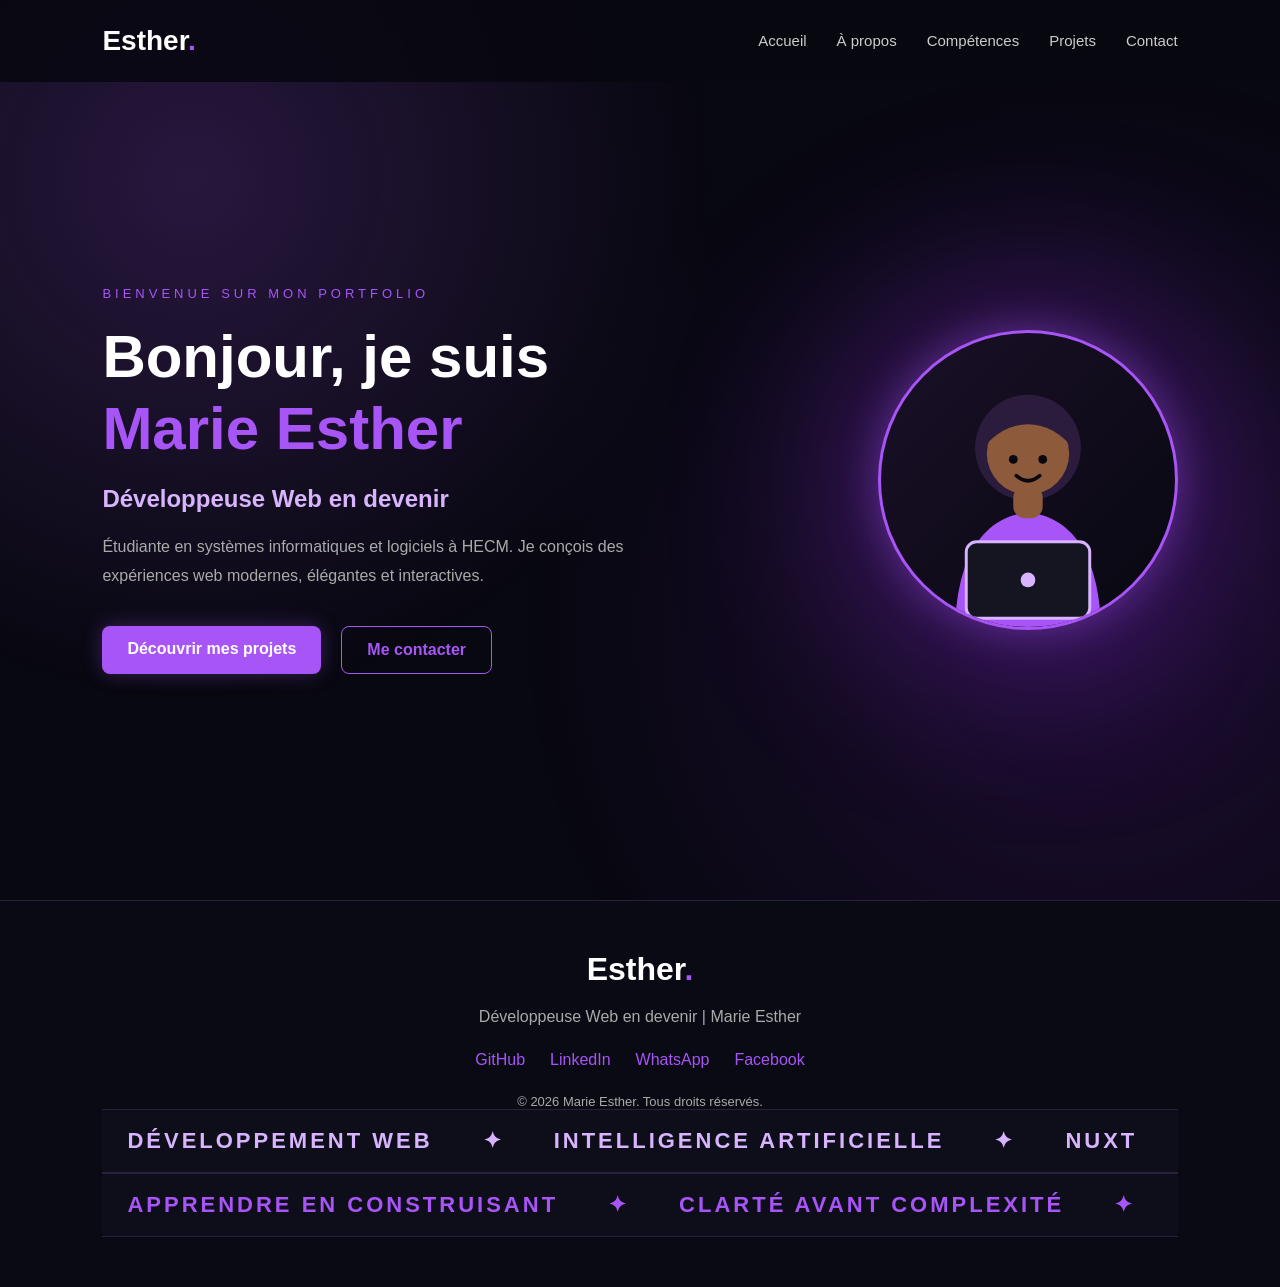
==== commit 1dc70653: "Fond animé, bandes de mots et illustration" ====
--- a/index.html
+++ b/index.html
@@ -54,8 +54,27 @@
 
         <div class="hero-image">
             <div class="glow"></div>
-            <div class="profile-placeholder">
-                <span>ME</span>
+                        <div class="profile-placeholder">
+                <svg class="avatar" viewBox="0 0 200 200" xmlns="http://www.w3.org/2000/svg" role="img" aria-label="Illustration d'une développeuse devant son ordinateur">
+                    <!-- cheveux (arrière) -->
+                    <circle cx="100" cy="78" r="36" fill="#2b1b3d"/>
+                    <!-- corps -->
+                    <path d="M50 210 Q50 128 100 122 Q150 128 150 210 Z" fill="#a855f7"/>
+                    <!-- cou -->
+                    <rect x="90" y="104" width="20" height="22" rx="8" fill="#8d5a3c"/>
+                    <!-- visage -->
+                    <circle cx="100" cy="82" r="28" fill="#8d5a3c"/>
+                    <!-- cheveux (dessus) -->
+                    <path d="M68 80 Q72 46 100 46 Q128 46 132 80 Q118 62 100 62 Q82 62 68 80 Z" fill="#2b1b3d"/>
+                    <!-- yeux -->
+                    <circle cx="90" cy="86" r="3" fill="#080810"/>
+                    <circle cx="110" cy="86" r="3" fill="#080810"/>
+                    <!-- sourire -->
+                    <path d="M92 97 Q100 104 108 97" stroke="#080810" stroke-width="2.5" fill="none" stroke-linecap="round"/>
+                    <!-- ordinateur -->
+                    <rect x="58" y="142" width="84" height="52" rx="7" fill="#151522" stroke="#d8b4fe" stroke-width="2"/>
+                    <circle cx="100" cy="168" r="5" fill="#d8b4fe"/>
+                </svg>
             </div>
         </div>
 
@@ -89,6 +108,46 @@
             </p>
 
         </div>
+            <!-- BANDES DE MOTS QUI DÉFILENT -->
+    <div class="marquee">
+        <div class="marquee-track">
+            <div class="marquee-group">
+                <span>DÉVELOPPEMENT WEB</span><span>✦</span>
+                <span>INTELLIGENCE ARTIFICIELLE</span><span>✦</span>
+                <span>NUXT</span><span>✦</span>
+                <span>VUE.JS</span><span>✦</span>
+                <span>PYTHON</span><span>✦</span>
+                <span>TENSORFLOW</span><span>✦</span>
+            </div>
+            <div class="marquee-group" aria-hidden="true">
+                <span>DÉVELOPPEMENT WEB</span><span>✦</span>
+                <span>INTELLIGENCE ARTIFICIELLE</span><span>✦</span>
+                <span>NUXT</span><span>✦</span>
+                <span>VUE.JS</span><span>✦</span>
+                <span>PYTHON</span><span>✦</span>
+                <span>TENSORFLOW</span><span>✦</span>
+            </div>
+        </div>
+    </div>
+
+    <div class="marquee reverse">
+        <div class="marquee-track">
+            <div class="marquee-group">
+                <span>APPRENDRE EN CONSTRUISANT</span><span>✦</span>
+                <span>CLARTÉ AVANT COMPLEXITÉ</span><span>✦</span>
+                <span>SOUCI DU DÉTAIL</span><span>✦</span>
+                <span>CRÉATIVITÉ</span><span>✦</span>
+                <span>RIGUEUR</span><span>✦</span>
+            </div>
+            <div class="marquee-group" aria-hidden="true">
+                <span>APPRENDRE EN CONSTRUISANT</span><span>✦</span>
+                <span>CLARTÉ AVANT COMPLEXITÉ</span><span>✦</span>
+                <span>SOUCI DU DÉTAIL</span><span>✦</span>
+                <span>CRÉATIVITÉ</span><span>✦</span>
+                <span>RIGUEUR</span><span>✦</span>
+            </div>
+        </div>
+    </div>
 
     </footer>
 
--- a/style.css
+++ b/style.css
@@ -763,4 +763,178 @@
 
 .progress.tailwind {
     width: 60%;
+}
+
+/* AUTRES DOMAINES */
+
+.other-title {
+    margin-top: 80px;
+}
+
+.level-list {
+    display: flex;
+    flex-wrap: wrap;
+    gap: 10px;
+}
+
+.level-list span {
+    background: #29203d;
+    color: #d8b4fe;
+    padding: 6px 12px;
+    border-radius: 20px;
+    font-size: 13px;
+}
+
+/* MA FAÇON DE TRAVAILLER */
+
+.values-title {
+    font-size: 28px;
+    margin-top: 60px;
+    margin-bottom: 25px;
+}
+
+.about-values {
+    display: grid;
+    grid-template-columns: repeat(3, 1fr);
+    gap: 20px;
+}
+
+.about-values div {
+    padding: 25px;
+    background: #151522;
+    border: 1px solid #29203d;
+    border-radius: 12px;
+    transition: 0.3s;
+}
+
+.about-values div:hover {
+    border-color: #a855f7;
+    transform: translateY(-5px);
+}
+
+.about-values h4 {
+    color: #a855f7;
+    font-size: 16px;
+    margin-bottom: 10px;
+}
+
+.about-values p {
+    color: #aaa;
+    font-size: 14px;
+    line-height: 1.6;
+}
+
+@media (max-width: 700px) {
+    .about-values {
+        grid-template-columns: 1fr;
+    }
+}
+
+/* FOND AVEC LUEUR ANIMÉE */
+
+body::before {
+    content: "";
+    position: fixed;
+    inset: 0;
+    z-index: -1;
+    background:
+        radial-gradient(circle at 15% 20%, rgba(168, 85, 247, 0.20), transparent 40%),
+        radial-gradient(circle at 85% 70%, rgba(126, 34, 206, 0.18), transparent 45%);
+    animation: glowMove 12s ease-in-out infinite alternate;
+}
+
+@keyframes glowMove {
+    from {
+        transform: translate(0, 0) scale(1);
+    }
+    to {
+        transform: translate(30px, -20px) scale(1.1);
+    }
+}
+
+/* Sections transparentes pour laisser voir la lueur */
+.about,
+.skills,
+.projects,
+.contact {
+    background: transparent;
+}
+
+.footer {
+    background: rgba(13, 13, 24, 0.6);
+}
+
+/* BANDES DE MOTS QUI DÉFILENT */
+
+.marquee {
+    overflow: hidden;
+    padding: 18px 0;
+    background: rgba(21, 21, 34, 0.5);
+    border-top: 1px solid #29203d;
+    border-bottom: 1px solid #29203d;
+}
+
+.marquee-track {
+    display: flex;
+    width: max-content;
+    animation: marquee 30s linear infinite;
+}
+
+.marquee.reverse .marquee-track {
+    animation-direction: reverse;
+}
+
+.marquee:hover .marquee-track {
+    animation-play-state: paused;
+}
+
+.marquee-group {
+    display: flex;
+    flex-shrink: 0;
+}
+
+.marquee-group span {
+    padding: 0 25px;
+    font-size: 22px;
+    font-weight: bold;
+    letter-spacing: 3px;
+    color: #d8b4fe;
+    white-space: nowrap;
+}
+
+.marquee.reverse .marquee-group span {
+    color: #a855f7;
+}
+
+@keyframes marquee {
+    from {
+        transform: translateX(0);
+    }
+    to {
+        transform: translateX(-50%);
+    }
+}
+
+@media (max-width: 600px) {
+    .marquee-group span {
+        font-size: 16px;
+        padding: 0 15px;
+    }
+}
+
+@media (prefers-reduced-motion: reduce) {
+    .marquee-track {
+        animation: none;
+    }
+}
+
+/* ILLUSTRATION D'ACCUEIL */
+
+.profile-placeholder {
+    overflow: hidden;
+}
+
+.profile-placeholder .avatar {
+    width: 100%;
+    height: 100%;
 }
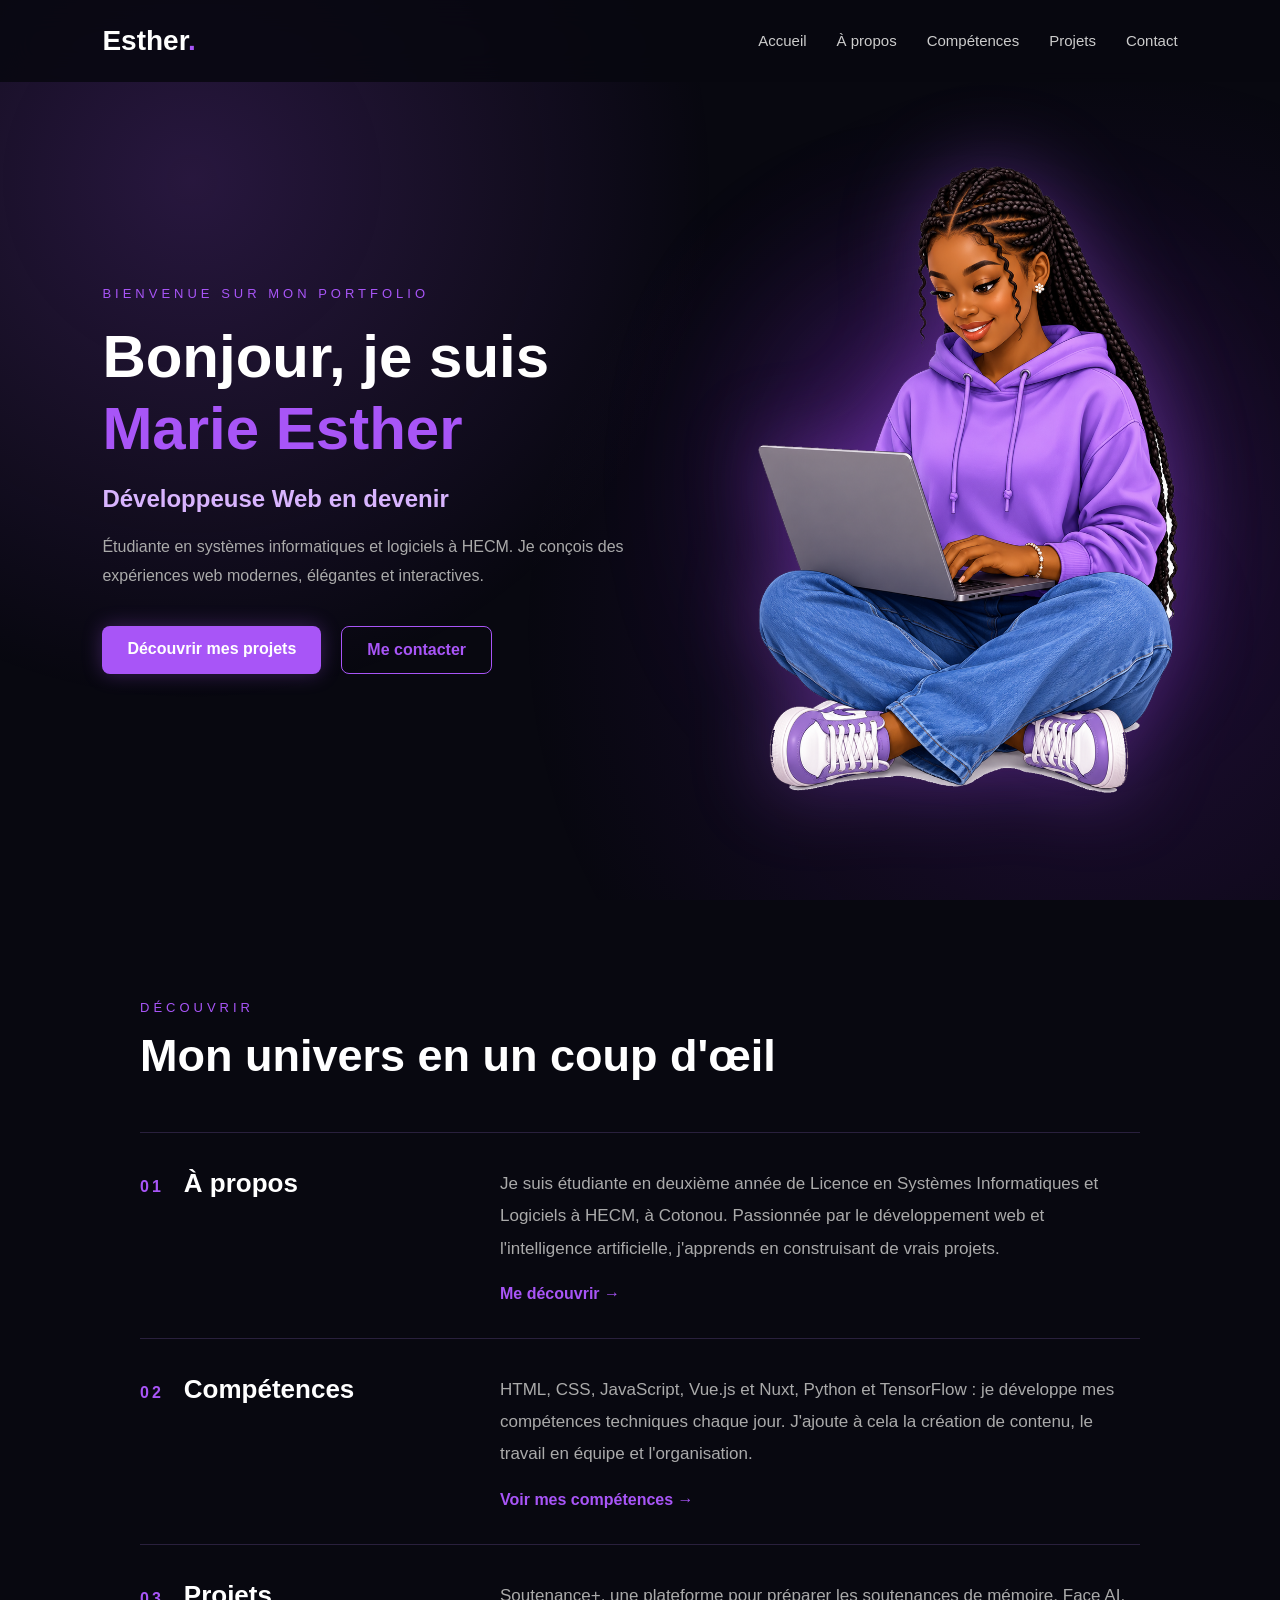
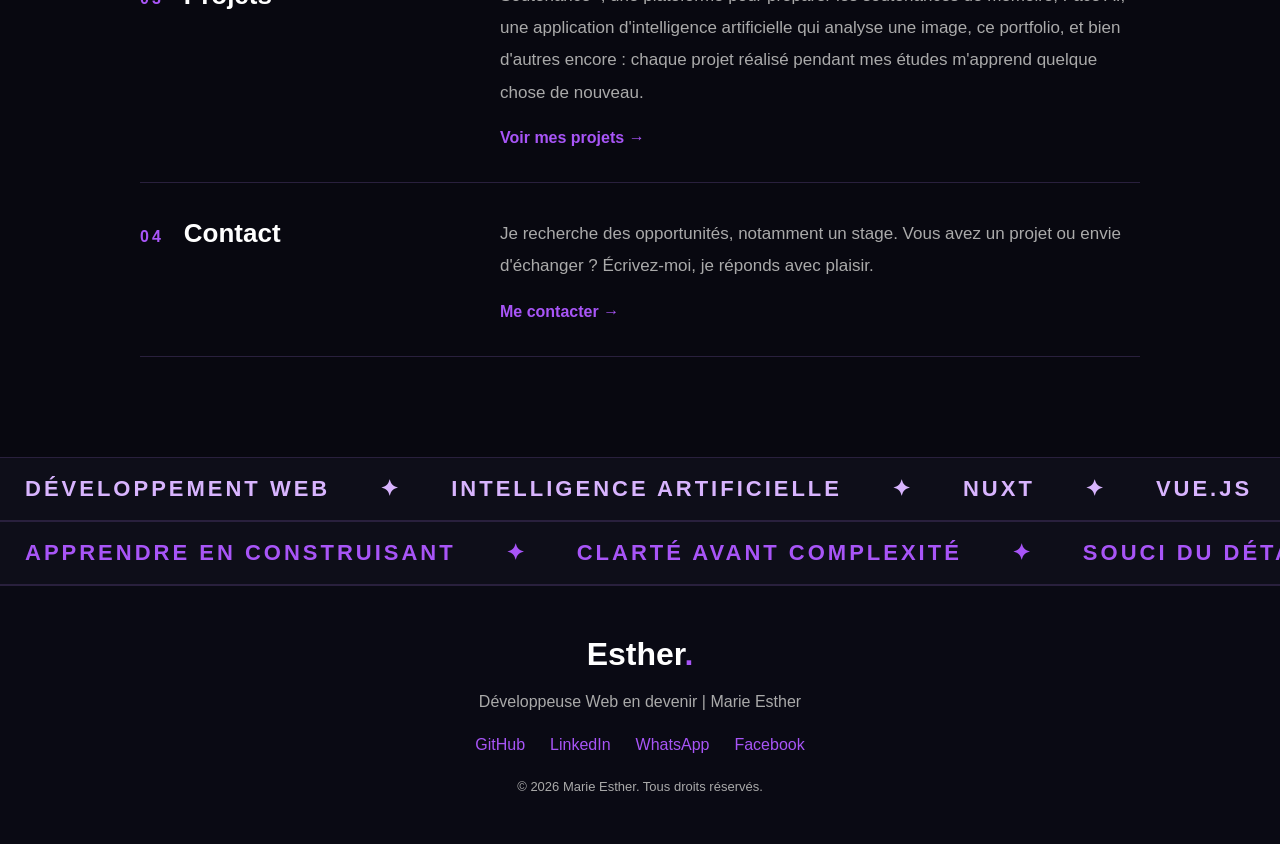
==== commit 89b3b30b: "Personnage d'accueil et résumé des pages" ====
--- a/index.html
+++ b/index.html
@@ -54,61 +54,88 @@
 
         <div class="hero-image">
             <div class="glow"></div>
-                        <div class="profile-placeholder">
-                <svg class="avatar" viewBox="0 0 200 200" xmlns="http://www.w3.org/2000/svg" role="img" aria-label="Illustration d'une développeuse devant son ordinateur">
-                    <!-- cheveux (arrière) -->
-                    <circle cx="100" cy="78" r="36" fill="#2b1b3d"/>
-                    <!-- corps -->
-                    <path d="M50 210 Q50 128 100 122 Q150 128 150 210 Z" fill="#a855f7"/>
-                    <!-- cou -->
-                    <rect x="90" y="104" width="20" height="22" rx="8" fill="#8d5a3c"/>
-                    <!-- visage -->
-                    <circle cx="100" cy="82" r="28" fill="#8d5a3c"/>
-                    <!-- cheveux (dessus) -->
-                    <path d="M68 80 Q72 46 100 46 Q128 46 132 80 Q118 62 100 62 Q82 62 68 80 Z" fill="#2b1b3d"/>
-                    <!-- yeux -->
-                    <circle cx="90" cy="86" r="3" fill="#080810"/>
-                    <circle cx="110" cy="86" r="3" fill="#080810"/>
-                    <!-- sourire -->
-                    <path d="M92 97 Q100 104 108 97" stroke="#080810" stroke-width="2.5" fill="none" stroke-linecap="round"/>
-                    <!-- ordinateur -->
-                    <rect x="58" y="142" width="84" height="52" rx="7" fill="#151522" stroke="#d8b4fe" stroke-width="2"/>
-                    <circle cx="100" cy="168" r="5" fill="#d8b4fe"/>
-                </svg>
-            </div>
+            <img src="avatar.png" alt="Illustration de Marie Esther devant son ordinateur" class="hero-avatar">
         </div>
 
     </section>
-
-    <!-- FOOTER -->
-    <footer class="footer">
-
-        <div class="footer-content">
-
-            <a href="index.html" class="logo">Esther<span>.</span></a>
-
-            <p>
-                Développeuse Web en devenir | Marie Esther
-            </p>
-
-            <div class="social-links">
-
-                <a href="https://github.com/Tresor82" target="_blank" rel="noopener">GitHub</a>
-
-                <a href="https://www.linkedin.com/in/marie-esther-gando-2b0a843a9" target="_blank" rel="noopener">LinkedIn</a>
-
-                <a href="https://wa.me/2290168267479" target="_blank" rel="noopener">WhatsApp</a>
-
-                <a href="https://www.facebook.com/profile.php?id=61590139468585" target="_blank" rel="noopener">Facebook</a>
-
-            </div>
-
-            <p class="copyright">
-                © 2026 Marie Esther. Tous droits réservés.
-            </p>
-
-        </div>
-            <!-- BANDES DE MOTS QUI DÉFILENT -->
+        <!-- RÉSUMÉ DES PAGES -->
+    <section class="summary">
+
+        <div class="summary-container">
+
+            <p class="section-title">DÉCOUVRIR</p>
+
+            <h2>Mon univers en un coup d'œil</h2>
+
+            <div class="summary-item">
+                <div class="summary-head">
+                    <span class="summary-number">01</span>
+                    <h3>À propos</h3>
+                </div>
+                <div class="summary-body">
+                    <p>
+                        Je suis étudiante en deuxième année de Licence en
+                        Systèmes Informatiques et Logiciels à HECM, à Cotonou.
+                        Passionnée par le développement web et l'intelligence
+                        artificielle, j'apprends en construisant de vrais projets.
+                    </p>
+                    <a href="apropos.html" class="summary-link">Me découvrir →</a>
+                </div>
+            </div>
+
+            <div class="summary-item">
+                <div class="summary-head">
+                    <span class="summary-number">02</span>
+                    <h3>Compétences</h3>
+                </div>
+                <div class="summary-body">
+                    <p>
+                        HTML, CSS, JavaScript, Vue.js et Nuxt, Python et
+                        TensorFlow : je développe mes compétences techniques
+                        chaque jour. J'ajoute à cela la création de contenu,
+                        le travail en équipe et l'organisation.
+                    </p>
+                    <a href="competences.html" class="summary-link">Voir mes compétences →</a>
+                </div>
+            </div>
+
+            <div class="summary-item">
+                <div class="summary-head">
+                    <span class="summary-number">03</span>
+                    <h3>Projets</h3>
+                </div>
+                <div class="summary-body">
+                                        <p>
+                        Soutenance+, une plateforme pour préparer les soutenances
+                        de mémoire, Face AI, une application d'intelligence
+                        artificielle qui analyse une image, ce portfolio,
+                        et bien d'autres encore : chaque projet réalisé pendant
+                        mes études m'apprend quelque chose de nouveau.
+                    </p>
+                    <a href="projets.html" class="summary-link">Voir mes projets →</a>
+                </div>
+            </div>
+
+            <div class="summary-item">
+                <div class="summary-head">
+                    <span class="summary-number">04</span>
+                    <h3>Contact</h3>
+                </div>
+                <div class="summary-body">
+                    <p>
+                        Je recherche des opportunités, notamment un stage.
+                        Vous avez un projet ou envie d'échanger ? Écrivez-moi,
+                        je réponds avec plaisir.
+                    </p>
+                    <a href="contact.html" class="summary-link">Me contacter →</a>
+                </div>
+            </div>
+
+        </div>
+
+    </section>
+
+    <!-- BANDES DE MOTS QUI DÉFILENT -->
     <div class="marquee">
         <div class="marquee-track">
             <div class="marquee-group">
@@ -130,6 +157,7 @@
         </div>
     </div>
 
+
     <div class="marquee reverse">
         <div class="marquee-track">
             <div class="marquee-group">
@@ -149,6 +177,35 @@
         </div>
     </div>
 
+    <!-- FOOTER -->
+    <footer class="footer">
+
+        <div class="footer-content">
+
+            <a href="index.html" class="logo">Esther<span>.</span></a>
+
+            <p>
+                Développeuse Web en devenir | Marie Esther
+            </p>
+
+            <div class="social-links">
+
+                <a href="https://github.com/Tresor82" target="_blank" rel="noopener">GitHub</a>
+
+                <a href="https://www.linkedin.com/in/marie-esther-gando-2b0a843a9" target="_blank" rel="noopener">LinkedIn</a>
+
+                <a href="https://wa.me/2290168267479" target="_blank" rel="noopener">WhatsApp</a>
+
+                <a href="https://www.facebook.com/profile.php?id=61590139468585" target="_blank" rel="noopener">Facebook</a>
+
+            </div>
+
+            <p class="copyright">
+                © 2026 Marie Esther. Tous droits réservés.
+            </p>
+
+        </div>
+
     </footer>
 
     <!-- BOUTON RETOUR EN HAUT -->
--- a/style.css
+++ b/style.css
@@ -937,4 +937,105 @@
 .profile-placeholder .avatar {
     width: 100%;
     height: 100%;
+}
+
+/* PERSONNAGE D'ACCUEIL */
+
+.hero-avatar {
+    position: relative;
+    width: 100%;
+    max-width: 420px;
+    height: auto;
+    transform: scaleX(-1);
+    filter: drop-shadow(0 0 40px rgba(168, 85, 247, 0.35));
+    animation: avatarFloat 4s ease-in-out infinite;
+}
+
+@keyframes avatarFloat {
+    0%, 100% {
+        transform: translateY(0) scaleX(-1);
+    }
+    50% {
+        transform: translateY(-12px) scaleX(-1);
+    }
+}
+
+@media (max-width: 900px) {
+    .hero-avatar {
+        max-width: 280px;
+    }
+}
+
+/* RÉSUMÉ DES PAGES */
+
+.summary {
+    padding: 100px 8%;
+    background: transparent;
+}
+
+.summary-container {
+    max-width: 1000px;
+    margin: auto;
+}
+
+.summary h2 {
+    font-size: 45px;
+    margin-bottom: 50px;
+}
+
+.summary-item {
+    display: grid;
+    grid-template-columns: 1fr 2fr;
+    gap: 40px;
+    padding: 35px 0;
+    border-top: 1px solid #29203d;
+}
+
+.summary-item:last-child {
+    border-bottom: 1px solid #29203d;
+}
+
+.summary-head {
+    display: flex;
+    align-items: baseline;
+    gap: 20px;
+}
+
+.summary-number {
+    color: #a855f7;
+    font-weight: bold;
+    letter-spacing: 3px;
+}
+
+.summary-head h3 {
+    font-size: 26px;
+}
+
+.summary-body p {
+    color: #aaa;
+    font-size: 17px;
+    line-height: 1.9;
+    margin-bottom: 20px;
+}
+
+.summary-link {
+    color: #a855f7;
+    text-decoration: none;
+    font-weight: bold;
+    transition: 0.3s;
+}
+
+.summary-link:hover {
+    color: #d8b4fe;
+}
+
+@media (max-width: 800px) {
+    .summary-item {
+        grid-template-columns: 1fr;
+        gap: 15px;
+    }
+
+    .summary h2 {
+        font-size: 35px;
+    }
 }
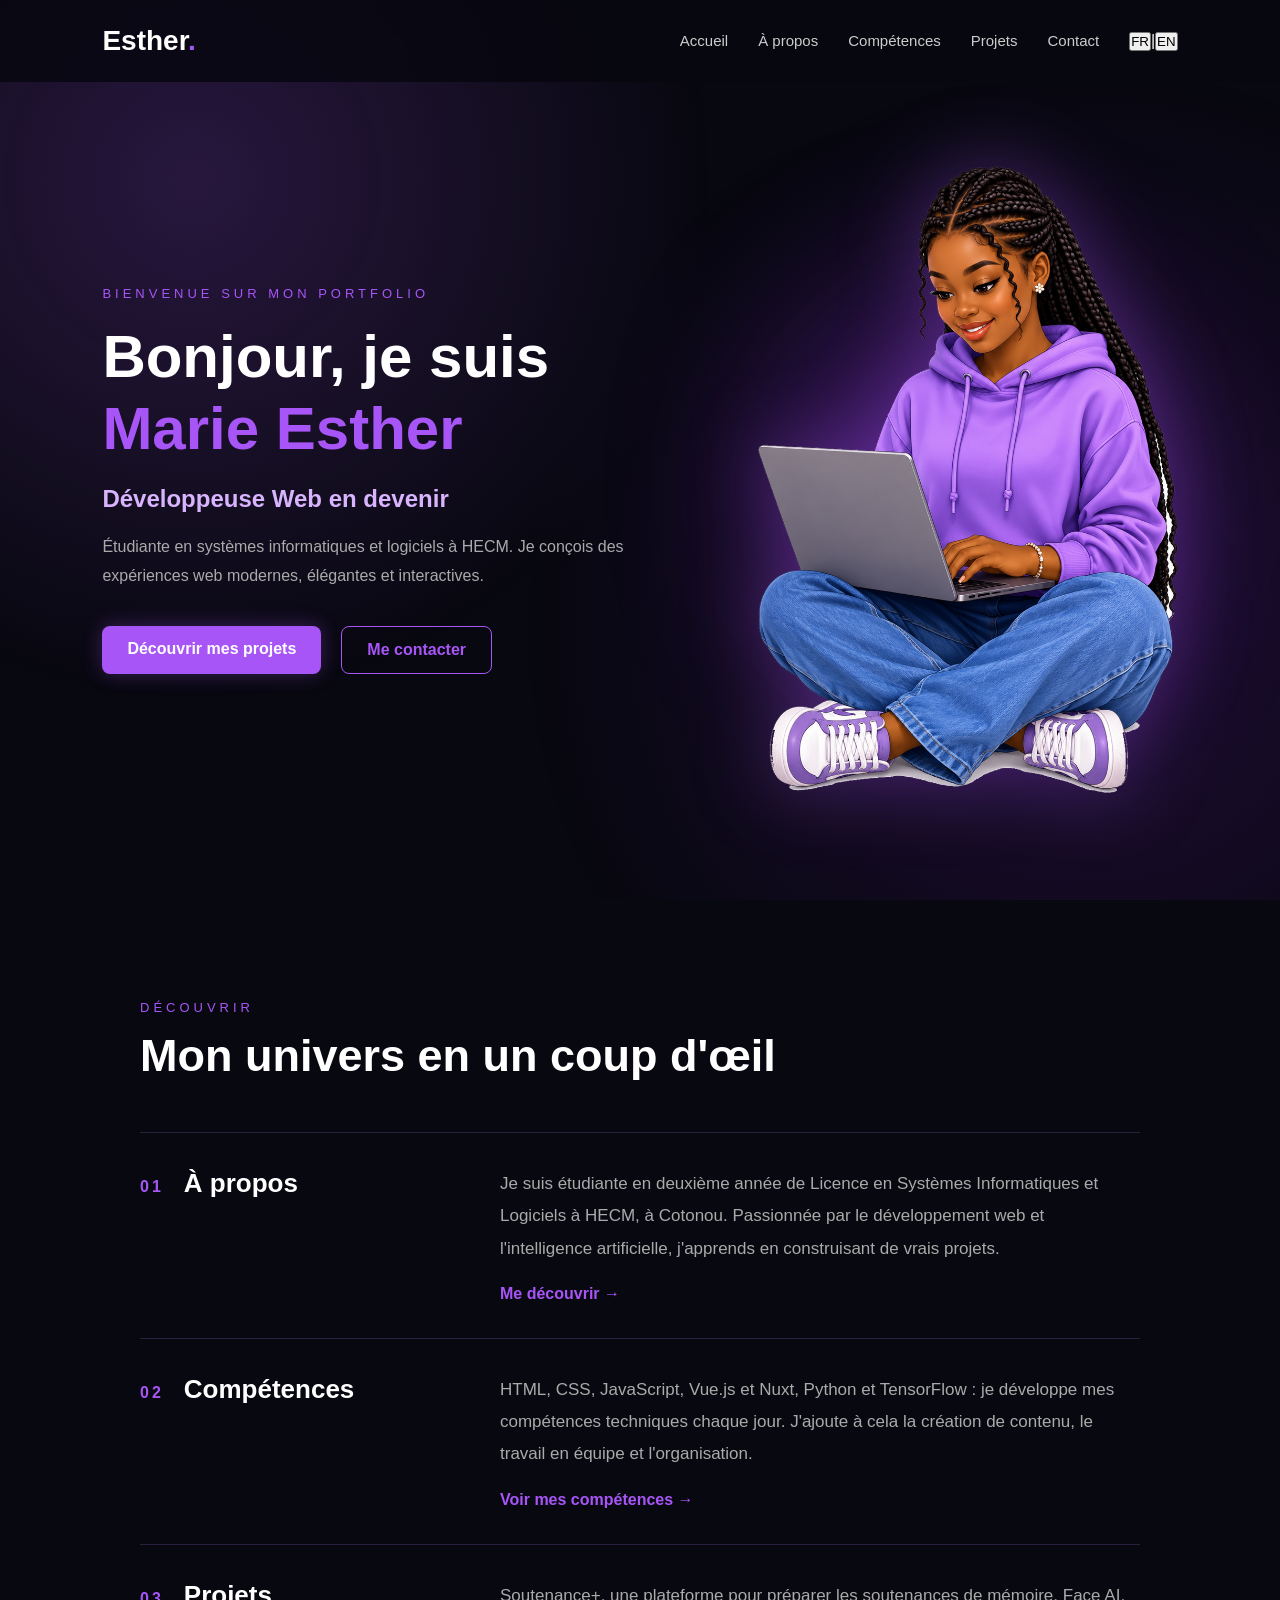
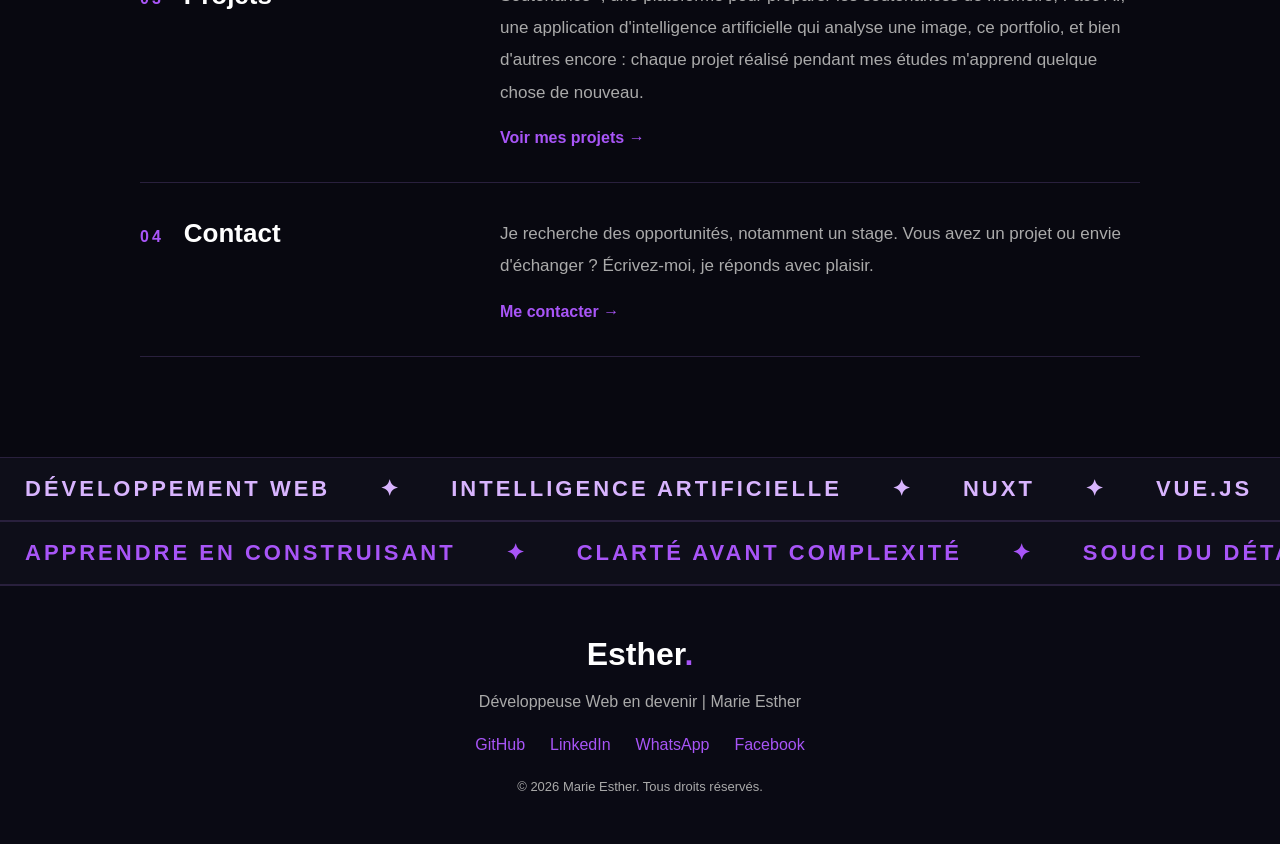
==== commit 5f31a84e: "Version anglaise avec sélecteur FR | EN" ====
--- a/index.html
+++ b/index.html
@@ -3,7 +3,7 @@
 <head>
     <meta charset="UTF-8">
     <meta name="viewport" content="width=device-width, initial-scale=1.0">
-    <title>Marie Esther | Développeuse Web</title>
+    <title data-i18n="title_home">Marie Esther | Développeuse Web</title>
     <link rel="stylesheet" href="style.css">
 </head>
 
@@ -18,11 +18,12 @@
             </button>
 
             <ul class="nav-links" id="navLinks">
-                <li><a href="index.html">Accueil</a></li>
-                <li><a href="apropos.html">À propos</a></li>
-                <li><a href="competences.html">Compétences</a></li>
-                <li><a href="projets.html">Projets</a></li>
-                <li><a href="contact.html">Contact</a></li>
+                <li><a href="index.html" data-i18n="nav_home">Accueil</a></li>
+                <li><a href="apropos.html" data-i18n="nav_about">À propos</a></li>
+                <li><a href="competences.html" data-i18n="nav_skills">Compétences</a></li>
+                <li><a href="projets.html" data-i18n="nav_projects">Projets</a></li>
+                <li><a href="contact.html" data-i18n="nav_contact">Contact</a></li>
+                <li><button class="lang-toggle" id="langToggle" type="button">EN</button></li>
             </ul>
         </nav>
     </header>
@@ -31,24 +32,17 @@
     <section class="hero" id="accueil">
 
         <div class="hero-content">
-            <p class="welcome">BIENVENUE SUR MON PORTFOLIO</p>
+            <p class="welcome" data-i18n="welcome">BIENVENUE SUR MON PORTFOLIO</p>
 
-            <h1>
-                Bonjour, je suis<br>
-                <span>Marie Esther</span>
-            </h1>
+            <h1 data-i18n="hero_title">Bonjour, je suis<br><span>Marie Esther</span></h1>
 
-            <h2>Développeuse Web en devenir</h2>
+            <h2 data-i18n="hero_sub">Développeuse Web en devenir</h2>
 
-            <p class="description">
-                Étudiante en systèmes informatiques et logiciels à HECM.
-                Je conçois des expériences web modernes, élégantes
-                et interactives.
-            </p>
+            <p class="description" data-i18n="hero_desc">Étudiante en systèmes informatiques et logiciels à HECM. Je conçois des expériences web modernes, élégantes et interactives.</p>
 
             <div class="buttons">
-                <a href="projets.html" class="btn primary">Découvrir mes projets</a>
-                <a href="contact.html" class="btn secondary">Me contacter</a>
+                <a href="projets.html" class="btn primary" data-i18n="btn_projects">Découvrir mes projets</a>
+                <a href="contact.html" class="btn secondary" data-i18n="btn_contact">Me contacter</a>
             </div>
         </div>
 
@@ -58,76 +52,57 @@
         </div>
 
     </section>
-        <!-- RÉSUMÉ DES PAGES -->
+
+    <!-- RÉSUMÉ DES PAGES -->
     <section class="summary">
 
         <div class="summary-container">
 
-            <p class="section-title">DÉCOUVRIR</p>
+            <p class="section-title" data-i18n="sum_label">DÉCOUVRIR</p>
 
-            <h2>Mon univers en un coup d'œil</h2>
+            <h2 data-i18n="sum_title">Mon univers en un coup d'œil</h2>
 
             <div class="summary-item">
                 <div class="summary-head">
                     <span class="summary-number">01</span>
-                    <h3>À propos</h3>
+                    <h3 data-i18n="nav_about">À propos</h3>
                 </div>
                 <div class="summary-body">
-                    <p>
-                        Je suis étudiante en deuxième année de Licence en
-                        Systèmes Informatiques et Logiciels à HECM, à Cotonou.
-                        Passionnée par le développement web et l'intelligence
-                        artificielle, j'apprends en construisant de vrais projets.
-                    </p>
-                    <a href="apropos.html" class="summary-link">Me découvrir →</a>
+                    <p data-i18n="sum1_text">Je suis étudiante en deuxième année de Licence en Systèmes Informatiques et Logiciels à HECM, à Cotonou. Passionnée par le développement web et l'intelligence artificielle, j'apprends en construisant de vrais projets.</p>
+                    <a href="apropos.html" class="summary-link" data-i18n="sum1_link">Me découvrir →</a>
                 </div>
             </div>
 
             <div class="summary-item">
                 <div class="summary-head">
                     <span class="summary-number">02</span>
-                    <h3>Compétences</h3>
+                    <h3 data-i18n="nav_skills">Compétences</h3>
                 </div>
                 <div class="summary-body">
-                    <p>
-                        HTML, CSS, JavaScript, Vue.js et Nuxt, Python et
-                        TensorFlow : je développe mes compétences techniques
-                        chaque jour. J'ajoute à cela la création de contenu,
-                        le travail en équipe et l'organisation.
-                    </p>
-                    <a href="competences.html" class="summary-link">Voir mes compétences →</a>
+                    <p data-i18n="sum2_text">HTML, CSS, JavaScript, Vue.js et Nuxt, Python et TensorFlow : je développe mes compétences techniques chaque jour. J'ajoute à cela la création de contenu, le travail en équipe et l'organisation.</p>
+                    <a href="competences.html" class="summary-link" data-i18n="sum2_link">Voir mes compétences →</a>
                 </div>
             </div>
 
             <div class="summary-item">
                 <div class="summary-head">
                     <span class="summary-number">03</span>
-                    <h3>Projets</h3>
+                    <h3 data-i18n="nav_projects">Projets</h3>
                 </div>
                 <div class="summary-body">
-                                        <p>
-                        Soutenance+, une plateforme pour préparer les soutenances
-                        de mémoire, Face AI, une application d'intelligence
-                        artificielle qui analyse une image, ce portfolio,
-                        et bien d'autres encore : chaque projet réalisé pendant
-                        mes études m'apprend quelque chose de nouveau.
-                    </p>
-                    <a href="projets.html" class="summary-link">Voir mes projets →</a>
+                    <p data-i18n="sum3_text">Soutenance+, une plateforme pour préparer les soutenances de mémoire, Face AI, une application d'intelligence artificielle qui analyse une image, ce portfolio, et bien d'autres encore : chaque projet réalisé pendant mes études m'apprend quelque chose de nouveau.</p>
+                    <a href="projets.html" class="summary-link" data-i18n="sum3_link">Voir mes projets →</a>
                 </div>
             </div>
 
             <div class="summary-item">
                 <div class="summary-head">
                     <span class="summary-number">04</span>
-                    <h3>Contact</h3>
+                    <h3 data-i18n="nav_contact">Contact</h3>
                 </div>
                 <div class="summary-body">
-                    <p>
-                        Je recherche des opportunités, notamment un stage.
-                        Vous avez un projet ou envie d'échanger ? Écrivez-moi,
-                        je réponds avec plaisir.
-                    </p>
-                    <a href="contact.html" class="summary-link">Me contacter →</a>
+                    <p data-i18n="sum4_text">Je recherche des opportunités, notamment un stage. Vous avez un projet ou envie d'échanger ? Écrivez-moi, je réponds avec plaisir.</p>
+                    <a href="contact.html" class="summary-link" data-i18n="sum4_link">Me contacter →</a>
                 </div>
             </div>
 
@@ -139,16 +114,16 @@
     <div class="marquee">
         <div class="marquee-track">
             <div class="marquee-group">
-                <span>DÉVELOPPEMENT WEB</span><span>✦</span>
-                <span>INTELLIGENCE ARTIFICIELLE</span><span>✦</span>
+                <span data-i18n="mq_web">DÉVELOPPEMENT WEB</span><span>✦</span>
+                <span data-i18n="mq_ai">INTELLIGENCE ARTIFICIELLE</span><span>✦</span>
                 <span>NUXT</span><span>✦</span>
                 <span>VUE.JS</span><span>✦</span>
                 <span>PYTHON</span><span>✦</span>
                 <span>TENSORFLOW</span><span>✦</span>
             </div>
             <div class="marquee-group" aria-hidden="true">
-                <span>DÉVELOPPEMENT WEB</span><span>✦</span>
-                <span>INTELLIGENCE ARTIFICIELLE</span><span>✦</span>
+                <span data-i18n="mq_web">DÉVELOPPEMENT WEB</span><span>✦</span>
+                <span data-i18n="mq_ai">INTELLIGENCE ARTIFICIELLE</span><span>✦</span>
                 <span>NUXT</span><span>✦</span>
                 <span>VUE.JS</span><span>✦</span>
                 <span>PYTHON</span><span>✦</span>
@@ -157,22 +132,21 @@
         </div>
     </div>
 
-
     <div class="marquee reverse">
         <div class="marquee-track">
             <div class="marquee-group">
-                <span>APPRENDRE EN CONSTRUISANT</span><span>✦</span>
-                <span>CLARTÉ AVANT COMPLEXITÉ</span><span>✦</span>
-                <span>SOUCI DU DÉTAIL</span><span>✦</span>
-                <span>CRÉATIVITÉ</span><span>✦</span>
-                <span>RIGUEUR</span><span>✦</span>
+                <span data-i18n="mq2_learn">APPRENDRE EN CONSTRUISANT</span><span>✦</span>
+                <span data-i18n="mq2_clarity">CLARTÉ AVANT COMPLEXITÉ</span><span>✦</span>
+                <span data-i18n="mq2_detail">SOUCI DU DÉTAIL</span><span>✦</span>
+                <span data-i18n="mq2_creativity">CRÉATIVITÉ</span><span>✦</span>
+                <span data-i18n="mq2_rigor">RIGUEUR</span><span>✦</span>
             </div>
             <div class="marquee-group" aria-hidden="true">
-                <span>APPRENDRE EN CONSTRUISANT</span><span>✦</span>
-                <span>CLARTÉ AVANT COMPLEXITÉ</span><span>✦</span>
-                <span>SOUCI DU DÉTAIL</span><span>✦</span>
-                <span>CRÉATIVITÉ</span><span>✦</span>
-                <span>RIGUEUR</span><span>✦</span>
+                <span data-i18n="mq2_learn">APPRENDRE EN CONSTRUISANT</span><span>✦</span>
+                <span data-i18n="mq2_clarity">CLARTÉ AVANT COMPLEXITÉ</span><span>✦</span>
+                <span data-i18n="mq2_detail">SOUCI DU DÉTAIL</span><span>✦</span>
+                <span data-i18n="mq2_creativity">CRÉATIVITÉ</span><span>✦</span>
+                <span data-i18n="mq2_rigor">RIGUEUR</span><span>✦</span>
             </div>
         </div>
     </div>
@@ -184,9 +158,7 @@
 
             <a href="index.html" class="logo">Esther<span>.</span></a>
 
-            <p>
-                Développeuse Web en devenir | Marie Esther
-            </p>
+            <p data-i18n="foot_tag">Développeuse Web en devenir | Marie Esther</p>
 
             <div class="social-links">
 
@@ -200,9 +172,7 @@
 
             </div>
 
-            <p class="copyright">
-                © 2026 Marie Esther. Tous droits réservés.
-            </p>
+            <p class="copyright" data-i18n="foot_copy">© 2026 Marie Esther. Tous droits réservés.</p>
 
         </div>
 
--- a/style.css
+++ b/style.css
@@ -1038,4 +1038,23 @@
     .summary h2 {
         font-size: 35px;
     }
+}
+
+/* BOUTON DE LANGUE */
+
+.lang-toggle {
+    background: transparent;
+    border: 1px solid #a855f7;
+    color: #a855f7;
+    padding: 6px 14px;
+    border-radius: 20px;
+    font-size: 14px;
+    font-weight: bold;
+    cursor: pointer;
+    transition: 0.3s;
+}
+
+.lang-toggle:hover {
+    background: #a855f7;
+    color: white;
 }
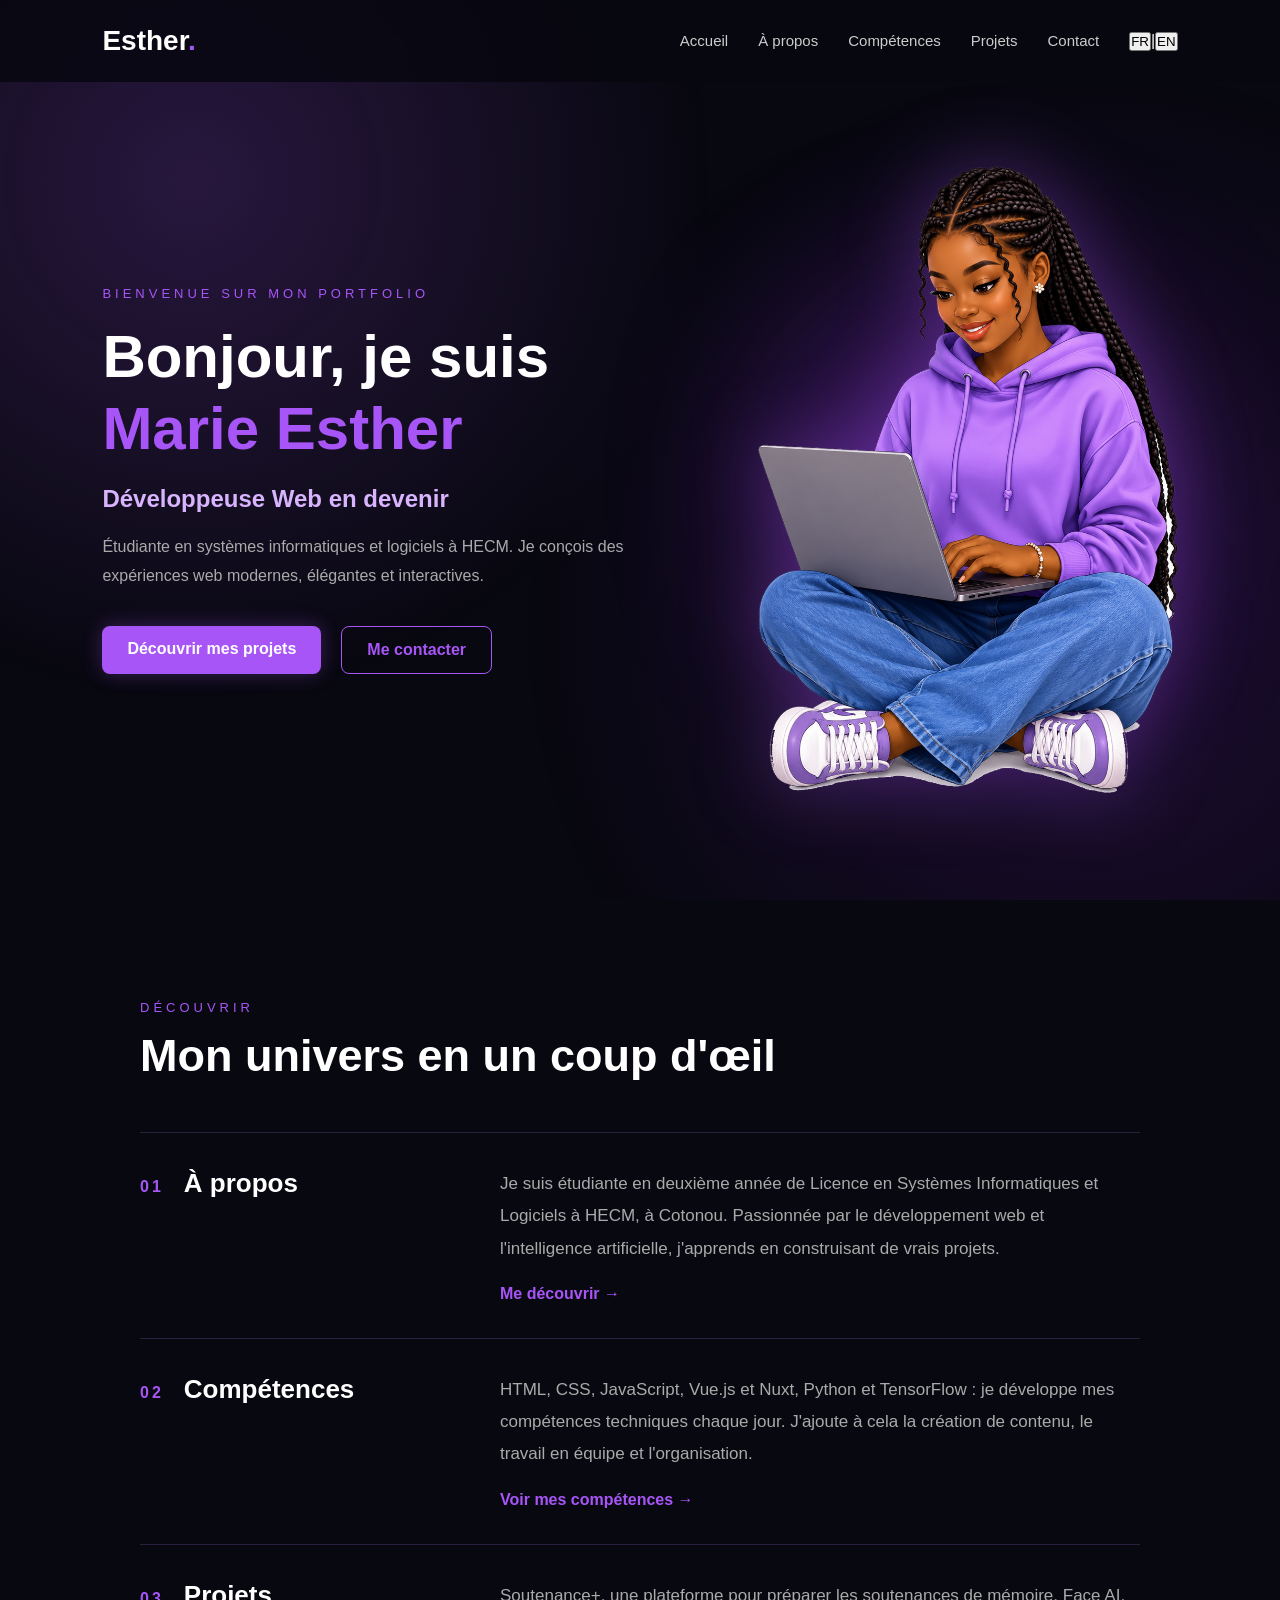
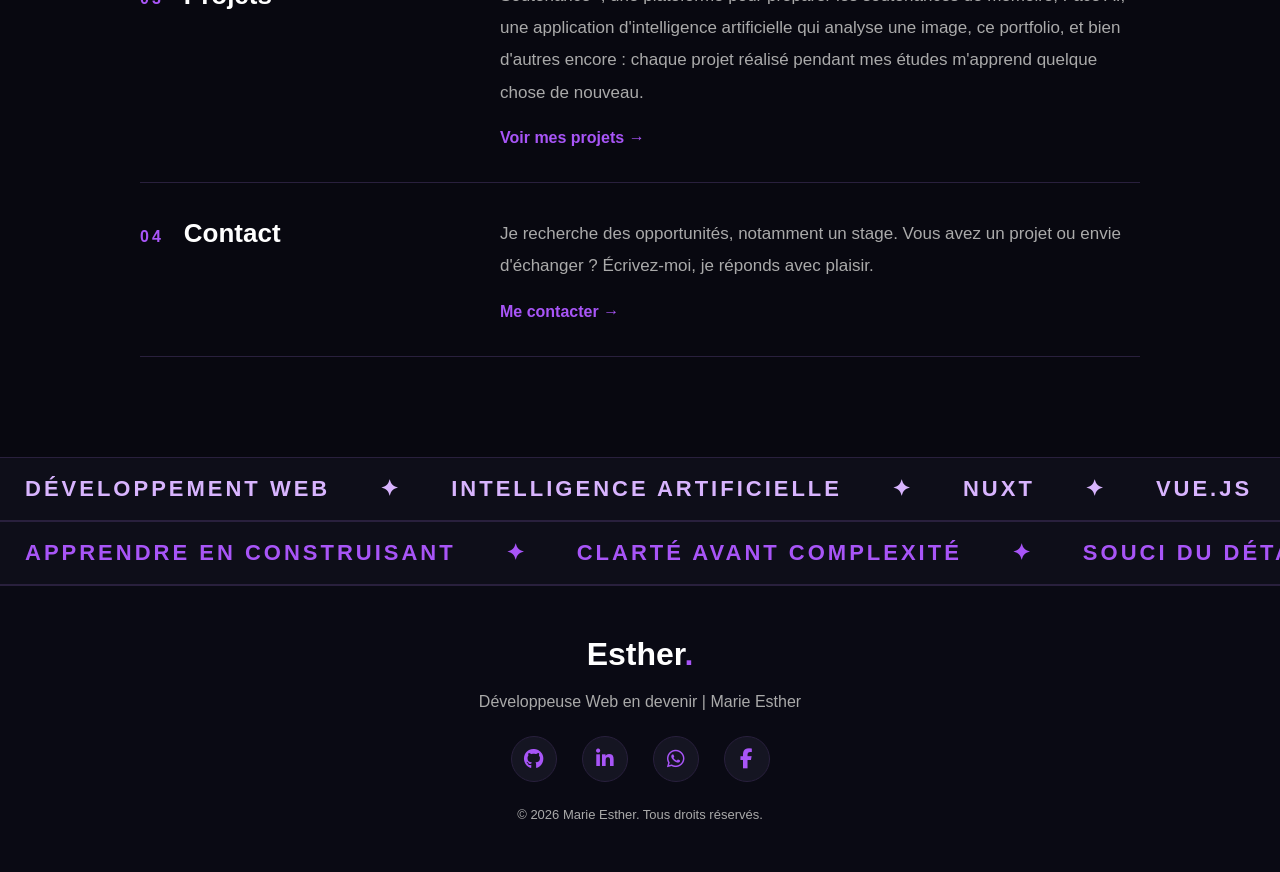
==== commit dcb257bb: "Icônes sociales et aperçu du lien" ====
--- a/index.html
+++ b/index.html
@@ -5,6 +5,14 @@
     <meta name="viewport" content="width=device-width, initial-scale=1.0">
     <title data-i18n="title_home">Marie Esther | Développeuse Web</title>
     <link rel="stylesheet" href="style.css">
+        <meta name="description" content="Portfolio de Marie Esther, étudiante en systèmes informatiques et logiciels à HECM. Développement web, intelligence artificielle, Nuxt, Vue.js, Python.">
+
+    <meta property="og:type" content="website">
+    <meta property="og:title" content="Marie Esther | Développeuse Web">
+    <meta property="og:description" content="Étudiante en systèmes informatiques et logiciels à HECM. Découvrez mes projets web et d'intelligence artificielle.">
+    <meta property="og:image" content="https://portfolio-marie-esther.vercel.app/og-image.png">
+    <meta property="og:url" content="https://portfolio-marie-esther.vercel.app/">
+    <meta name="twitter:card" content="summary_large_image">
 </head>
 
 <body>
--- a/style.css
+++ b/style.css
@@ -1057,4 +1057,26 @@
 .lang-toggle:hover {
     background: #a855f7;
     color: white;
+}
+
+/* ICÔNES DES RÉSEAUX SOCIAUX */
+
+.social-links a.social-icon {
+    width: 46px;
+    height: 46px;
+    display: flex;
+    align-items: center;
+    justify-content: center;
+    background: #151522;
+    border: 1px solid #29203d;
+    border-radius: 50%;
+    font-size: 20px;
+}
+
+.social-links a.social-icon:hover {
+    background: #a855f7;
+    color: white;
+    border-color: #a855f7;
+    transform: translateY(-3px);
+    box-shadow: 0 0 20px rgba(168, 85, 247, 0.4);
 }
